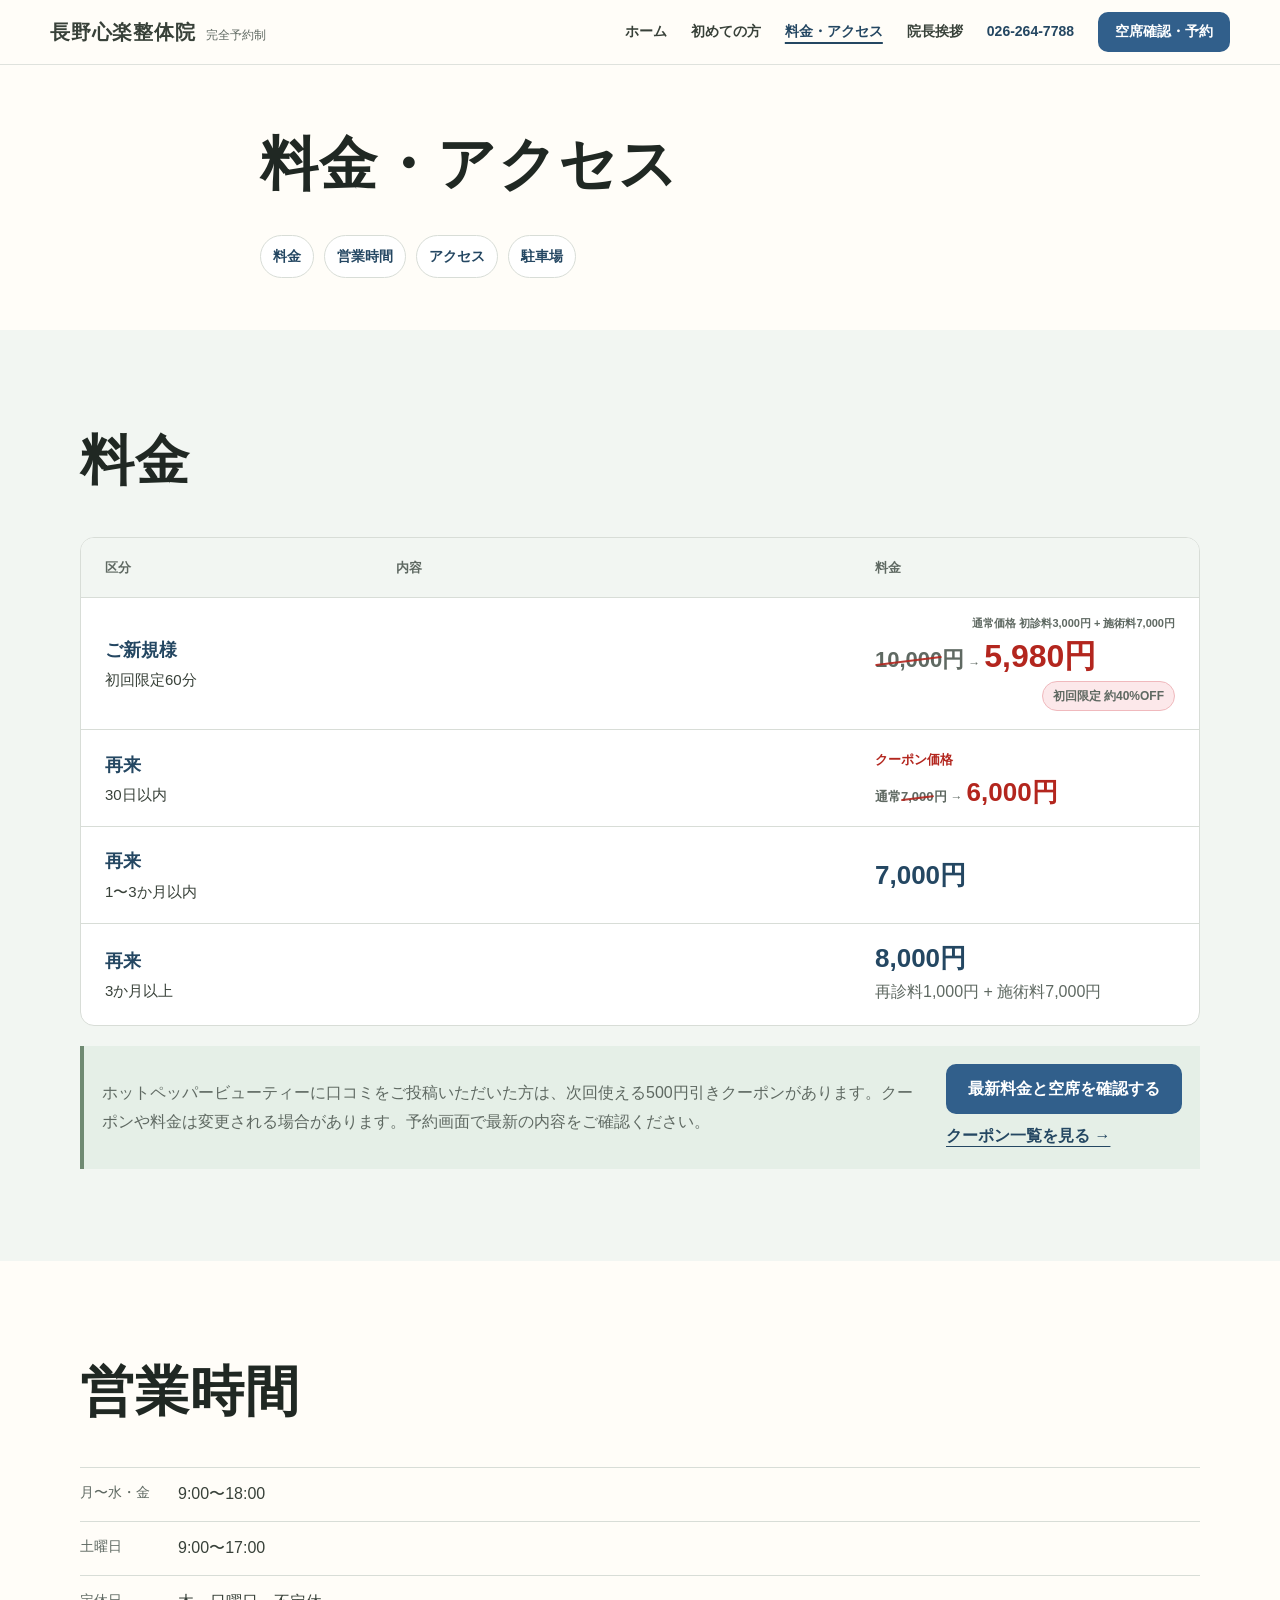
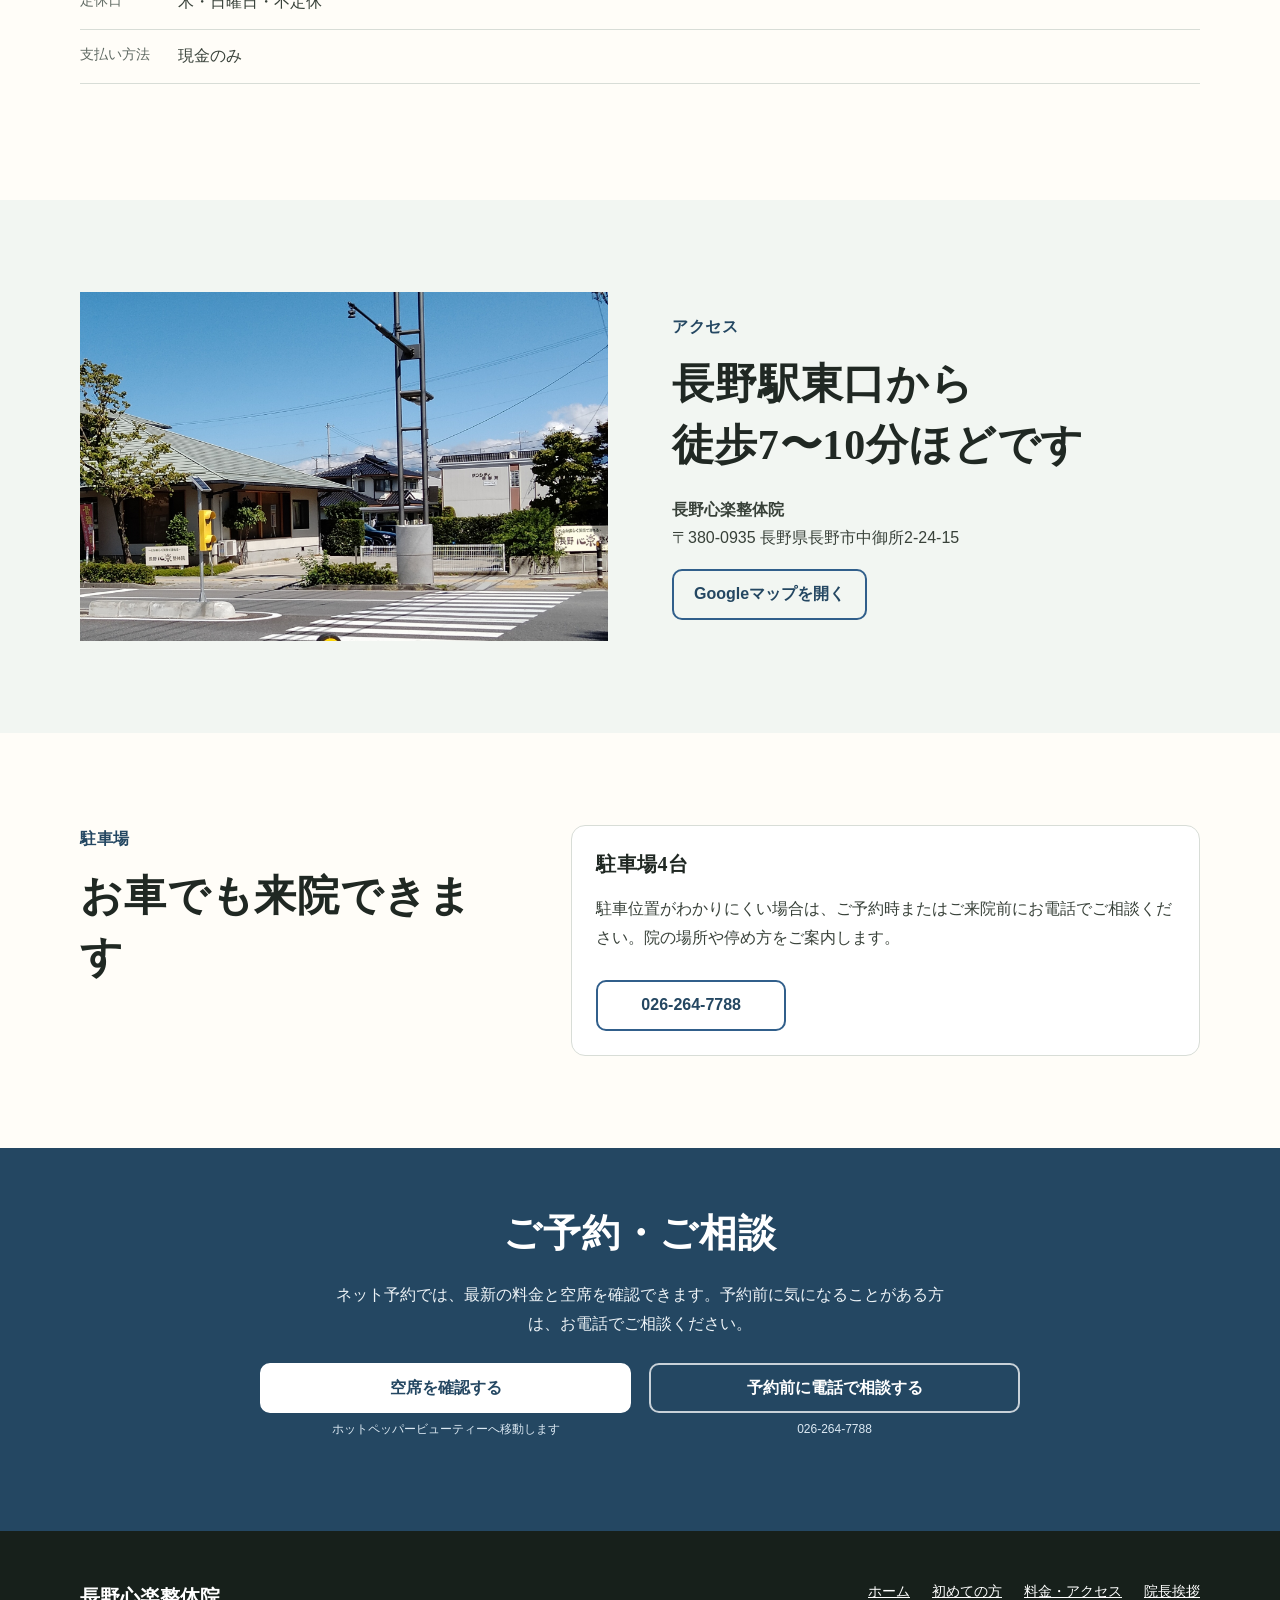
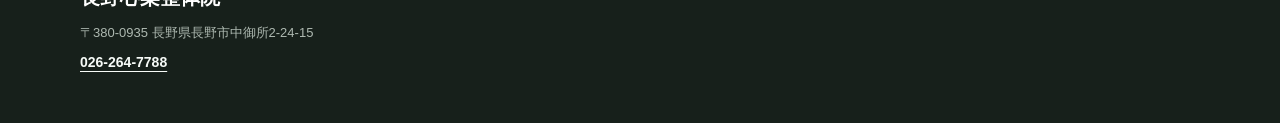
==== access.html @ 83bae65b "Add files via upload" ====
﻿<!doctype html>
<html lang="ja">
<head>
  <meta charset="utf-8">
  <meta name="viewport" content="width=device-width, initial-scale=1">
  <title>料金・アクセス｜長野心楽整体院</title>
  <meta name="description" content="長野心楽整体院の料金、営業時間、定休日、アクセス、駐車場をまとめています。長野駅東口から徒歩約7〜10分、駐車場4台。最新料金と空席はホットペッパービューティーで確認できます。">
  <link rel="stylesheet" href="assets/css/site.css?v=20260623brand1">
  <meta name="robots" content="noindex, nofollow">
</head>
<body>
  <a class="skip-link" href="#main">本文へ移動</a>

  <header class="site-header">
    <div class="header-inner">
      <a class="brand" href="index.html" aria-label="長野心楽整体院 ホーム">
        <span class="brand-name">長野心楽整体院</span>
        <span class="brand-note">完全予約制</span>
      </a>

      <nav class="desktop-nav" aria-label="メインナビゲーション">
        <a href="index.html">ホーム</a>
        <a href="annai.html">初めての方</a>
        <a href="access.html" aria-current="page">料金・アクセス</a>
        <a href="policy.html">院長挨拶</a>
        <a class="header-phone" href="tel:0262647788">026-264-7788</a>
        <a class="button button-small" href="https://beauty.hotpepper.jp/CSP/kr/reserve/?storeId=H000488966" target="_blank" rel="noopener noreferrer">空席確認・予約</a>
      </nav>

      <details class="mobile-menu">
        <summary>メニュー</summary>
        <nav aria-label="モバイルナビゲーション">
          <a href="index.html">ホーム</a>
          <a href="annai.html">初めての方</a>
          <a href="access.html" aria-current="page">料金・アクセス</a>
          <a href="policy.html">院長挨拶</a>
        </nav>
      </details>
    </div>
  </header>

  <main id="main">
    <section class="page-title access-title">
      <div class="container narrow">
        <h1>料金・アクセス</h1>
        <nav class="anchor-nav" aria-label="ページ内ナビゲーション">
          <a href="#price">料金</a>
          <a href="#hours">営業時間</a>
          <a href="#route">アクセス</a>
          <a href="#parking">駐車場</a>
        </nav>
      </div>
    </section>

    <section class="section wash" id="price" aria-labelledby="price-title">
      <div class="container">
        <div class="section-heading access-section-heading">
          <h2 id="price-title">料金</h2>
        </div>

        <div class="price-table" role="table" aria-label="料金表">
          <div class="price-row price-row-head" role="row">
            <span role="columnheader">区分</span>
            <span role="columnheader">内容</span>
            <span role="columnheader">料金</span>
          </div>
          <div class="price-row price-row-offer" role="row">
            <div class="price-plan-cell" role="cell"><strong>ご新規様</strong><span>初回限定60分</span></div>
            <div class="price-row-spacer" role="cell" aria-hidden="true"></div>
            <div class="price-cell price-cell-offer" role="cell">
              <span class="table-regular-label">通常価格 初診料3,000円 + 施術料7,000円</span>
              <div class="offer-price-line">
                <span class="table-regular-price"><span class="regular-number">10,000</span>円</span>
                <span class="offer-price-arrow" aria-hidden="true">→</span>
                <strong class="sale-price-table">5,980円</strong>
              </div>
              <span class="discount-badge price-table-badge">初回限定 約40%OFF</span>
            </div>
          </div>
          <div class="price-row price-row-coupon" role="row">
            <div class="price-plan-cell" role="cell"><strong>再来</strong><span>30日以内</span></div>
            <div class="price-row-spacer" role="cell" aria-hidden="true"></div>
            <div class="price-cell" role="cell">
              <small>クーポン価格</small>
              <div class="coupon-price-line">
                <span class="coupon-regular-price">通常<span class="regular-number">7,000</span>円</span>
                <span class="offer-price-arrow" aria-hidden="true">→</span>
                <strong class="coupon-price">6,000円</strong>
              </div>
            </div>
          </div>
          <div class="price-row" role="row">
            <div class="price-plan-cell" role="cell"><strong>再来</strong><span>1〜3か月以内</span></div>
            <div class="price-row-spacer" role="cell" aria-hidden="true"></div>
            <div class="price-cell" role="cell"><strong>7,000円</strong></div>
          </div>
          <div class="price-row" role="row">
            <div class="price-plan-cell" role="cell"><strong>再来</strong><span>3か月以上</span></div>
            <div class="price-row-spacer" role="cell" aria-hidden="true"></div>
            <div class="price-cell" role="cell"><strong>8,000円</strong><span>再診料1,000円 + 施術料7,000円</span></div>
          </div>
        </div>

        <div class="price-note">
          <p>ホットペッパービューティーに口コミをご投稿いただいた方は、次回使える500円引きクーポンがあります。クーポンや料金は変更される場合があります。予約画面で最新の内容をご確認ください。</p>
          <div class="inline-actions">
            <a class="button" href="https://beauty.hotpepper.jp/CSP/kr/reserve/?storeId=H000488966" target="_blank" rel="noopener noreferrer">最新料金と空席を確認する</a>
            <a class="text-link" href="https://beauty.hotpepper.jp/kr/slnH000488966/coupon/" target="_blank" rel="noopener noreferrer">クーポン一覧を見る</a>
          </div>
        </div>
      </div>
    </section>

    <section class="section" id="hours" aria-labelledby="hours-title">
      <div class="container">
        <div class="section-heading access-section-heading">
          <h2 id="hours-title">営業時間</h2>
        </div>
        <dl class="business-list detail-list">
          <div><dt>月〜水・金</dt><dd>9:00〜18:00</dd></div>
          <div><dt>土曜日</dt><dd>9:00〜17:00</dd></div>
          <div><dt>定休日</dt><dd>木・日曜日・不定休</dd></div>
          <div><dt>支払い方法</dt><dd>現金のみ</dd></div>
        </dl>
      </div>
    </section>

    <section class="section wash access-page" id="route" aria-labelledby="route-title">
      <div class="container access-grid">
        <figure>
          <img src="assets/images/clinic-exterior.jpg" width="1752" height="1159" loading="lazy" alt="交差点から見た長野心楽整体院の建物と看板">
        </figure>
        <div>
          <p class="eyebrow">アクセス</p>
          <h2 id="route-title">長野駅東口から<br>徒歩7〜10分ほどです</h2>
          <p><strong>長野心楽整体院</strong><br>〒380-0935 長野県長野市中御所2-24-15</p>
          <div class="inline-actions">
            <a class="button button-outline" href="https://www.google.com/maps/search/?api=1&query=%E9%95%B7%E9%87%8E%E7%9C%8C%E9%95%B7%E9%87%8E%E5%B8%82%E4%B8%AD%E5%BE%A1%E6%89%802-24-15%20%E9%95%B7%E9%87%8E%E5%BF%83%E6%A5%BD%E6%95%B4%E4%BD%93%E9%99%A2" target="_blank" rel="noopener noreferrer">Googleマップを開く</a>
          </div>
        </div>
      </div>

    </section>

    <section class="section" id="parking" aria-labelledby="parking-title">
      <div class="container split-heading">
        <div>
          <p class="eyebrow">駐車場</p>
          <h2 id="parking-title">お車でも来院できます</h2>
        </div>
        <div class="info-panel">
          <h3>駐車場4台</h3>
          <p>駐車位置がわかりにくい場合は、ご予約時またはご来院前にお電話でご相談ください。院の場所や停め方をご案内します。</p>
          <a class="button button-outline phone-button" href="tel:0262647788">026-264-7788</a>
        </div>
      </div>
    </section>

    <section class="final-cta compact-final-cta" aria-labelledby="final-cta-title">
      <div class="container narrow">
        <h2 class="compact-final-title" id="final-cta-title">ご予約・ご相談</h2>
        <p>ネット予約では、最新の料金と空席を確認できます。予約前に気になることがある方は、お電話でご相談ください。</p>
        <div class="final-actions">
          <div><a class="button button-light" href="https://beauty.hotpepper.jp/CSP/kr/reserve/?storeId=H000488966" target="_blank" rel="noopener noreferrer">空席を確認する</a><span>ホットペッパービューティーへ移動します</span></div>
          <div><a class="button button-ghost" href="tel:0262647788">予約前に電話で相談する</a><span>026-264-7788</span></div>
        </div>
      </div>
    </section>
  </main>

  <footer class="site-footer" id="footer">
    <div class="container footer-grid">
      <div><strong>長野心楽整体院</strong><p>〒380-0935 長野県長野市中御所2-24-15</p><p><a class="footer-phone" href="tel:0262647788">026-264-7788</a></p></div>
      <nav aria-label="フッターナビゲーション">
        <a href="index.html">ホーム</a>
        <a href="annai.html">初めての方</a>
        <a href="access.html">料金・アクセス</a>
        <a href="policy.html">院長挨拶</a>
      </nav>
    </div>
  </footer>

  <nav class="mobile-booking-bar" aria-label="予約と電話">
    <div class="mobile-booking-offer" aria-label="初回限定価格">
      <span class="mobile-offer-badge">初回限定 約40%OFF</span>
      <span class="mobile-offer-price">通常<span class="regular-number">10,000</span>円 → <strong>5,980円</strong></span>
    </div>
    <a class="mobile-call" href="tel:0262647788">電話で相談</a>
    <a class="mobile-book" href="https://beauty.hotpepper.jp/CSP/kr/reserve/?storeId=H000488966" target="_blank" rel="noopener noreferrer">空席確認・予約</a>
  </nav>
</body>
</html>
---- assets/css/site.css ----
:root {
  --ink: #202823;
  --body-text: #384139;
  --muted: #5f6962;
  --paper: #fffdf8;
  --white: #ffffff;
  --wash: #f2f6f2;
  --clinic-blue: #315f8b;
  --clinic-blue-dark: #244762;
  --lamp: #d88b39;
  --wood: #75513f;
  --offer-red: #b3261e;
  --offer-red-dark: #861a22;
  --offer-pink: #fce8ea;
  --line: #d8ddd7;
  --safe: #e5efe7;
  --shadow: 0 14px 40px rgba(32, 40, 35, 0.1);
  --radius: 16px;
  --font-display: "Yu Mincho", "Hiragino Mincho ProN", "Hiragino Mincho Pro", serif;
  --font-body: "BIZ UDPGothic", "Yu Gothic", "Hiragino Kaku Gothic ProN", sans-serif;
}

* { box-sizing: border-box; }
html { scroll-behavior: smooth; }
[id] { scroll-margin-top: 86px; }
body {
  margin: 0;
  color: var(--body-text);
  background: var(--paper);
  font-family: var(--font-body);
  font-size: 16px;
  line-height: 1.8;
  text-rendering: optimizeLegibility;
}
img { display: block; max-width: 100%; height: auto; }
a { color: inherit; }
button, summary, a { -webkit-tap-highlight-color: transparent; }
a:focus-visible, summary:focus-visible { outline: 3px solid var(--lamp); outline-offset: 4px; }
.skip-link { position: fixed; z-index: 100; top: 8px; left: 8px; padding: 8px 14px; transform: translateY(-150%); background: var(--ink); color: white; }
.skip-link:focus { transform: translateY(0); }

.container { width: min(1120px, calc(100% - 40px)); margin-inline: auto; }
.narrow { width: min(760px, calc(100% - 40px)); }
.section { padding: 72px 0; }
.section-compact { padding: 28px 0 44px; }
.wash { background: var(--wash); }

.site-header { position: sticky; top: 0; z-index: 50; background: rgba(255, 253, 248, 0.96); border-bottom: 1px solid rgba(216, 221, 215, 0.8); backdrop-filter: blur(10px); }
.header-inner { width: min(1180px, calc(100% - 32px)); min-height: 64px; margin-inline: auto; display: flex; align-items: center; justify-content: space-between; gap: 24px; }
.brand { display: inline-flex; align-items: baseline; gap: 10px; text-decoration: none; }
.brand-name { font-family: var(--font-display); font-weight: 700; font-size: 20px; letter-spacing: 0.04em; }
.brand-note { color: var(--muted); font-size: 12px; }
.desktop-nav { display: none; align-items: center; gap: 24px; }
.desktop-nav > a:not(.button) { text-decoration: none; font-size: 14px; font-weight: 700; }
.desktop-nav > a[aria-current="page"] { color: var(--clinic-blue-dark); text-decoration: underline; text-decoration-thickness: 2px; text-underline-offset: 6px; }
.header-phone { color: var(--clinic-blue-dark); font-variant-numeric: tabular-nums; }
.mobile-menu { position: relative; }
.mobile-menu summary { list-style: none; cursor: pointer; color: var(--clinic-blue-dark); font-size: 14px; font-weight: 700; border: 1px solid var(--line); border-radius: 8px; padding: 8px 12px; }
.mobile-menu summary::-webkit-details-marker { display: none; }
.mobile-menu nav { position: absolute; right: 0; top: calc(100% + 10px); width: min(280px, calc(100vw - 32px)); padding: 10px; background: var(--white); border: 1px solid var(--line); border-radius: 12px; box-shadow: var(--shadow); }
.mobile-menu nav a { display: block; padding: 12px 10px; text-decoration: none; border-bottom: 1px solid var(--line); }
.mobile-menu nav a[aria-current="page"] { color: var(--clinic-blue-dark); background: var(--wash); border-radius: 8px; }
.mobile-menu nav a:last-child { border-bottom: 0; }

.hero-grid { display: grid; gap: 28px; }
.hero-cover-section { padding-top: 18px; }
.hero-cover-layout { display: grid; gap: 0; }
.hero-cover { margin: 0; overflow: hidden; border-radius: 18px; box-shadow: var(--shadow); background: white; }
.hero-cover img { width: 100%; height: auto; }
.hero-actions { display: grid; gap: 8px; }
.hero-visual { margin: 0; overflow: hidden; border-radius: 22px; box-shadow: var(--shadow); }
.hero-visual img { width: 100%; height: clamp(190px, 56vw, 300px); object-fit: cover; object-position: 64% 48%; }
.eyebrow { margin: 0 0 12px; color: var(--clinic-blue-dark); font-size: 16px; font-weight: 800; letter-spacing: 0.04em; }
h1, h2, h3 { margin-top: 0; color: var(--ink); font-family: var(--font-display); line-height: 1.45; letter-spacing: 0.02em; }
h1 { margin-bottom: 20px; font-size: clamp(31px, 8.2vw, 46px); font-weight: 700; }
.headline-line { display: block; }
.headline-emphasis { color: var(--clinic-blue-dark); }
h2 { margin-bottom: 20px; font-size: clamp(30px, 7.6vw, 42px); }
h3 { font-size: 20px; }
.hero-lead { margin: 0; color: #374039; font-size: 17px; }
.page-title { padding: 58px 0 52px; background: var(--paper); }
.page-title p:last-child { margin: 0; color: var(--muted); font-size: 17px; }
.page-title-photo { margin: 26px 0 0; overflow: hidden; border-radius: 16px; background: var(--white); box-shadow: var(--shadow); }
.page-title-photo img { width: 100%; aspect-ratio: 4 / 3; object-fit: cover; object-position: center; }
.profile-hero { padding-bottom: 62px; }
.profile-hero-grid { display: grid; gap: 32px; align-items: center; }
.profile-main-title { margin-bottom: 20px; font-size: clamp(42px, 12vw, 58px); }
.profile-hero .profile-main-title { margin-bottom: 0; }
.profile-hero figure { margin: 0; max-width: 420px; }
.profile-hero figure img { width: 100%; border-radius: 20px; box-shadow: var(--shadow); object-fit: cover; object-position: center top; }
.profile-greeting-photo { width: min(100%, 340px); justify-self: center; }
.profile-hero .profile-greeting-photo img { width: 100%; height: auto; aspect-ratio: 1 / 1; object-fit: cover; object-position: center center; }
.access-title h1 { margin-bottom: 0; font-size: clamp(40px, 11vw, 58px); }
.access-section-heading { margin-bottom: 24px; }
.access-section-heading h2 { margin-bottom: 0; font-size: clamp(38px, 10vw, 54px); }
.action-group { margin-top: 26px; display: grid; gap: 8px; }
.button { min-height: 50px; display: inline-flex; align-items: center; justify-content: center; padding: 12px 20px; border: 2px solid var(--clinic-blue); border-radius: 10px; background: var(--clinic-blue); color: white; font-weight: 700; line-height: 1.4; text-align: center; text-decoration: none; transition: background-color .2s ease, border-color .2s ease, transform .2s ease; }
.button:hover { background: var(--clinic-blue-dark); border-color: var(--clinic-blue-dark); transform: translateY(-1px); }
.button-small { min-height: 40px; padding: 8px 15px; font-size: 14px; }
.button-outline { background: transparent; color: var(--clinic-blue-dark); }
.button-outline:hover { color: white; }
.button-light { background: white; border-color: white; color: var(--clinic-blue-dark); }
.button-light:hover { background: var(--paper); border-color: var(--paper); color: var(--clinic-blue-dark); }
.button-ghost { background: transparent; border-color: rgba(255,255,255,.75); color: white; }
.button-ghost:hover { background: rgba(255,255,255,.1); border-color: white; }
.text-link { color: var(--clinic-blue-dark); font-weight: 700; text-underline-offset: 5px; text-decoration-thickness: 1px; }
.text-link::after { content: " →"; }
.action-note, .microcopy { color: var(--muted); font-size: 12px; line-height: 1.6; }
.microcopy { margin: 12px 0 0; }
.anchor-nav { margin-top: 28px; display: flex; flex-wrap: wrap; gap: 10px; }
.anchor-nav a { padding: 8px 12px; border: 1px solid var(--line); border-radius: 999px; background: var(--white); color: var(--clinic-blue-dark); font-size: 14px; font-weight: 700; text-decoration: none; }

.fact-strip { border-block: 1px solid var(--line); background: var(--white); }
.fact-grid { display: grid; grid-template-columns: 1fr 1fr; }
.fact-grid div { min-height: 116px; display: flex; flex-direction: column; justify-content: center; padding: 18px 12px; border-bottom: 1px solid var(--line); }
.fact-grid div:nth-child(odd) { border-right: 1px solid var(--line); }
.fact-grid div:nth-last-child(-n+2) { border-bottom: 0; }
.fact-grid strong { color: var(--clinic-blue-dark); font-size: 16px; }
.fact-grid span { margin-top: 3px; color: var(--muted); font-size: 12px; line-height: 1.5; }

.section-heading { margin-bottom: 36px; }
.section-heading-tight { margin-bottom: 24px; }
.section-heading > p:last-child { max-width: 720px; color: var(--muted); }
.principles .section-heading > p { max-width: 720px; color: var(--body-text); }
.policy-list { display: grid; gap: 18px; }
.policy-list article { padding-bottom: 18px; border-bottom: 1px solid var(--line); }
.policy-list article:last-child { padding-bottom: 0; border-bottom: 0; }
.policy-list h3 { margin-bottom: 6px; }
.policy-list p { margin: 0; color: var(--body-text); }
.greeting-copy p,
.story-copy p { color: var(--body-text); }
.greeting-copy p:first-child,
.story-copy p:first-child { margin-top: 0; }
.profile-greeting-section { padding-top: 24px; }
.profile-greeting-section .split-heading { grid-template-columns: 1fr; gap: 0; }
.profile-greeting-copy { max-width: 760px; }
.profile-greeting-copy p:first-child { color: var(--ink); font-family: var(--font-display); font-size: clamp(24px, 6.6vw, 32px); line-height: 1.65; }
.policy-section-title { margin-bottom: 18px; font-size: clamp(31px, 7.8vw, 42px); }
.policy-name-photo { width: 100%; margin: 0; }
.policy-name-photo img { width: 100%; aspect-ratio: 4 / 3; object-fit: cover; object-position: center 58%; border-radius: 14px; box-shadow: var(--shadow); }
.page-label-title { margin-bottom: 18px; font-size: clamp(40px, 11vw, 56px); }
.section-label-title { margin-bottom: 22px; color: var(--ink); font-size: clamp(31px, 7.8vw, 42px); }
.split-heading .section-label-title { margin-bottom: 0; }
.section-lead { margin: -8px 0 0; color: var(--muted); font-size: 16px; line-height: 1.75; }
.signature { margin-top: 28px; color: var(--ink); }
.signature strong { font-size: 22px; }
.profile-block figure { overflow: hidden; border-radius: 18px; box-shadow: var(--shadow); }
.profile-block figure img { width: 100%; aspect-ratio: 4 / 3; object-fit: cover; object-position: center; }
.profile-facts { margin: 24px 0 0; border-top: 1px solid var(--line); }
.profile-facts div { display: grid; gap: 4px; padding: 14px 0; border-bottom: 1px solid var(--line); }
.profile-facts dt { color: var(--muted); font-size: 13px; font-weight: 700; }
.profile-facts dd { margin: 0; }
.message-band { padding: 54px 0; background: var(--clinic-blue-dark); color: white; text-align: center; }
.message-band .eyebrow { color: #dce9f3; }
.message-band p:last-child { margin: 0; font-family: var(--font-display); font-size: clamp(24px, 7vw, 38px); line-height: 1.55; }
.with-lamps { position: relative; padding-top: 32px; }
.lamp-dots { position: absolute; top: -4px; left: 2px; display: flex; align-items: flex-start; gap: 7px; height: 32px; }
.lamp-dots i { display: block; width: 8px; height: 8px; border-radius: 50%; background: var(--lamp); box-shadow: 0 -12px 0 -3px var(--wood); }
.lamp-dots i:nth-child(2) { margin-top: 8px; }
.lamp-dots i:nth-child(3) { margin-top: 16px; }
.principle-grid { display: grid; gap: 24px; }
.principle-grid article { position: relative; padding-top: 22px; border-top: 1px solid var(--line); }
.principle-marker { position: absolute; top: -5px; left: 0; width: 10px; height: 10px; border: 2px solid var(--paper); border-radius: 50%; background: var(--lamp); }
.principle-photo { margin: 0 0 18px; overflow: hidden; border-radius: 14px; box-shadow: 0 10px 28px rgba(32, 40, 35, 0.08); }
.principle-photo img { width: 100%; aspect-ratio: 4 / 3; object-fit: cover; object-position: center; }
.principle-grid p { color: var(--body-text); }
.section-action { margin: 32px 0 0; }

.concern-illustration { margin: -8px auto 22px; overflow: hidden; max-width: 520px; border-radius: 16px; box-shadow: 0 12px 32px rgba(32, 40, 35, 0.08); background: white; }
.concern-illustration img { width: 100%; height: auto; }
.concern-list { margin: 0 0 36px; padding: 0; list-style: none; display: grid; gap: 10px; }
.concern-list li { position: relative; padding: 13px 12px 13px 42px; background: white; border: 1px solid var(--line); border-radius: 10px; }
.concern-list li::before { content: ""; position: absolute; left: 16px; top: 21px; width: 12px; height: 7px; border-left: 2px solid var(--clinic-blue); border-bottom: 2px solid var(--clinic-blue); transform: rotate(-45deg); }
.recommend-grid { display: grid; gap: 32px; align-items: center; }
.recommend-grid figure { margin: 0; overflow: hidden; border-radius: 16px; box-shadow: var(--shadow); }
.recommend-grid figure img { width: 100%; aspect-ratio: 4 / 3; object-fit: cover; object-position: center; }
.recommend-list { margin: 26px 0 0; padding: 0; list-style: none; display: grid; gap: 10px; }
.recommend-list li { position: relative; padding: 13px 12px 13px 42px; border: 1px solid var(--line); border-radius: 10px; background: var(--white); }
.recommend-list li::before { content: ""; position: absolute; left: 16px; top: 21px; width: 12px; height: 7px; border-left: 2px solid var(--clinic-blue); border-bottom: 2px solid var(--clinic-blue); transform: rotate(-45deg); }
.safety-note { margin: 0 0 48px; padding: 20px; border-left: 4px solid #6f8a72; background: var(--safe); }
.safety-note p { margin: 6px 0 0; color: var(--muted); }
.flow-summary { padding: 22px 20px; border: 1px solid var(--line); border-radius: 12px; background: var(--white); }
.flow-summary p { margin: 0; color: var(--body-text); }
.subsection-title { margin: 0 0 24px; font-size: 24px; }
.flow-summary .subsection-title { margin-bottom: 8px; }
.flow-cards { margin: 0; padding: 0; list-style: none; display: grid; gap: 18px; }
.flow-cards li { display: grid; gap: 0; overflow: hidden; border: 1px solid var(--line); border-radius: 14px; background: var(--white); box-shadow: 0 10px 28px rgba(32, 40, 35, 0.06); }
.flow-cards figure { margin: 0; background: var(--wash); }
.flow-cards img { width: 100%; aspect-ratio: 16 / 10; object-fit: cover; object-position: center; }
.flow-cards div { padding: 20px; }
.flow-cards span { width: 38px; height: 38px; margin-bottom: 12px; display: grid; place-items: center; border-radius: 50%; background: var(--clinic-blue); color: white; font-weight: 700; font-variant-numeric: tabular-nums; }
.flow-cards h3 { margin-bottom: 6px; font-size: 21px; }
.flow-cards p { margin: 0; color: var(--body-text); }
.reservation-boxes { display: grid; gap: 16px; }
.reservation-boxes article { padding: 22px; border: 1px solid var(--line); border-radius: 14px; background: var(--white); }
.reservation-boxes h3 { margin-bottom: 6px; }
.reservation-boxes p { color: var(--body-text); }
.reservation-boxes .button { margin-top: 12px; }
.reservation-boxes .text-link { display: inline-block; margin-top: 12px; }
.phone-button { min-width: 190px; font-variant-numeric: tabular-nums; }
.notice-list { margin: 0; padding: 0; list-style: none; display: grid; gap: 10px; counter-reset: notice; }
.notice-list-section .section-heading { margin-bottom: 24px; }
.notice-list-section h2:not(.section-label-title) { color: #374039; font-size: clamp(24px, 6vw, 32px); }
.notice-list li { position: relative; padding: 14px 16px 14px 48px; border-left: 3px solid #b6c8b9; background: rgba(255, 255, 255, 0.68); color: var(--muted); font-size: 15px; line-height: 1.75; box-shadow: none; }
.notice-list li::before { counter-increment: notice; content: counter(notice); position: absolute; left: 16px; top: 16px; width: 22px; height: 22px; display: grid; place-items: center; border-radius: 50%; background: #edf4ee; color: #5d7461; font-size: 12px; font-weight: 700; }
.notice-list + * { margin-top: 0; }

.price-panel { display: grid; gap: 28px; padding-block: 36px; border-block: 1px solid var(--line); }
.price-panel h2 { margin-bottom: 6px; }
.price-duration { margin: 0; color: var(--muted); }
.price-block { display: flex; flex-direction: column; align-items: flex-start; gap: 4px; }
.price-label, .table-regular-label { color: var(--muted); font-size: 13px; font-weight: 700; }
.regular-price { color: var(--muted); text-decoration: line-through; }
.regular-price-large { display: inline-flex; align-items: baseline; width: max-content; color: var(--clinic-blue-dark); font-size: clamp(32px, 9vw, 46px); line-height: 1.12; font-weight: 700; text-decoration: none; font-variant-numeric: tabular-nums; }
.regular-number { position: relative; display: inline-block; }
.regular-number::after { content: ""; position: absolute; left: 0; right: 0; top: 54%; height: 3px; border-radius: 999px; background: rgba(179, 38, 30, 0.9); transform: translateY(-50%) rotate(-7deg); transform-origin: center; }
.regular-price-large small { font-size: 15px; }
.price-breakdown { color: var(--muted); font-size: 13px; }
.discount-badge { display: inline-flex; align-items: center; min-height: 30px; margin-top: 8px; padding: 3px 10px; border: 1px solid #f0b9bd; border-radius: 999px; background: var(--offer-pink); color: var(--offer-red-dark); font-size: 14px; font-weight: 800; line-height: 1.4; }
.price-block strong { color: var(--clinic-blue-dark); font-size: clamp(42px, 12vw, 60px); line-height: 1.2; font-variant-numeric: tabular-nums; }
.price-block .sale-price { color: var(--offer-red); font-size: clamp(48px, 14vw, 68px); }
.price-block small { font-size: 16px; }
.price-block > span:last-child:not(.discount-badge) { color: var(--muted); font-size: 13px; }
.price-action { display: grid; gap: 10px; justify-items: start; }
.price-action .button { width: 100%; }
.price-action p { margin: 0; color: var(--muted); font-size: 13px; line-height: 1.7; }
.price-table { overflow: hidden; border: 1px solid var(--line); border-radius: 14px; background: var(--white); }
.price-row { display: grid; grid-template-columns: 100px minmax(0, 1fr); gap: 8px 10px; align-items: center; padding: 14px 16px; border-top: 1px solid var(--line); }
.price-row:first-child { border-top: 0; }
.price-row-head { display: none; color: var(--muted); background: var(--wash); font-size: 13px; font-weight: 700; }
.price-row div { display: grid; gap: 4px; }
.price-row div:nth-child(2) { grid-column: 1 / -1; order: 3; }
.price-row div:last-child { justify-items: end; text-align: right; }
.price-row strong { color: var(--clinic-blue-dark); font-size: 18px; }
.price-row .price-plan-cell { align-self: center; gap: 2px; }
.price-row .price-plan-cell span { color: var(--body-text); font-size: 14px; line-height: 1.65; white-space: nowrap; }
.price-row .price-row-spacer { display: none; }
.price-row div:last-child strong { font-size: 26px; line-height: 1.25; font-variant-numeric: tabular-nums; }
.price-row span, .price-row small { color: var(--muted); }
.price-row .coupon-price, .price-row .sale-price-table { color: var(--offer-red); }
.price-row-coupon small { color: var(--offer-red); font-weight: 700; }
.coupon-price-line { display: flex !important; align-items: baseline; justify-content: flex-end; gap: 3px; white-space: nowrap; }
.coupon-regular-price { color: var(--muted); font-size: 13px; font-weight: 700; font-variant-numeric: tabular-nums; }
.coupon-price-line .regular-number::after { height: 1.5px; }
.price-row-coupon .coupon-price { font-size: 24px; }
.price-cell-offer { gap: 5px; align-content: center; }
.table-regular-label { width: 100%; max-width: 100%; justify-self: stretch; color: var(--muted); font-size: 11px; line-height: 1.45; text-align: right; overflow-wrap: anywhere; }
.offer-price-line { display: flex !important; align-items: baseline; justify-content: flex-end; gap: 3px; white-space: nowrap; }
.table-regular-price { display: inline-flex; align-items: baseline; width: max-content; color: var(--clinic-blue-dark); font-size: clamp(16px, 4.4vw, 22px); font-weight: 700; line-height: 1.15; text-decoration: none; font-variant-numeric: tabular-nums; }
.offer-price-line .regular-number::after { height: 2px; }
.offer-price-arrow { color: var(--muted); font-size: 12px; font-weight: 700; }
.price-table-badge { margin-top: 1px; justify-self: end; font-size: 12px; }
.price-row div:last-child .sale-price-table { font-size: clamp(24px, 6.4vw, 32px); }
.price-note { margin-top: 20px; padding: 18px; border-left: 4px solid #6f8a72; background: var(--safe); }
.price-note p { margin: 0 0 16px; color: var(--muted); }
.price-note .inline-actions { grid-template-columns: 1fr; gap: 8px; }
.price-note .microcopy { margin: -2px 0 2px; }
.detail-list { margin-top: 0; }
.info-panel { padding: 24px; border: 1px solid var(--line); border-radius: 14px; background: var(--white); }
.info-panel h3 { margin-bottom: 8px; }
.info-panel p { color: var(--body-text); }

.director-grid, .access-grid { display: grid; gap: 36px; align-items: center; }
.director figure, .access figure { margin: 0; }
.director figure { max-width: 420px; }
.director figure img { width: 100%; border-radius: 22px; object-fit: cover; object-position: center top; box-shadow: var(--shadow); }
.director .eyebrow { margin-bottom: 18px; color: var(--ink); font-family: var(--font-display); font-size: clamp(31px, 7.8vw, 42px); font-weight: 700; line-height: 1.45; letter-spacing: 0.02em; }
.director-name { display: flex; flex-wrap: wrap; align-items: baseline; gap: 8px 16px; }
.director-name strong { font-size: 22px; }
.director-name span { color: var(--muted); font-size: 14px; }
blockquote { max-width: 760px; margin: 28px 0; padding: 18px 0 18px 20px; border-left: 4px solid var(--lamp); color: #5f4638; font-family: var(--font-display); font-size: clamp(22px, 6vw, 30px); line-height: 1.65; }
blockquote span { display: block; }
.split-heading { display: grid; gap: 24px; }
.split-heading .button { margin-top: 12px; }
.access figure img { border-radius: 14px; box-shadow: var(--shadow); }
.access-page figure { margin: 0; }
.access-page .access-grid figure { width: min(100%, 620px); }
.business-list { margin: 24px 0; }
.business-list div { display: grid; grid-template-columns: 84px 1fr; gap: 14px; padding: 12px 0; border-top: 1px solid var(--line); }
.business-list div:last-child { border-bottom: 1px solid var(--line); }
.business-list dt { color: var(--muted); font-size: 14px; }
.business-list dd { margin: 0; }
.inline-actions { display: grid; gap: 14px; align-items: center; }

.faq-list { border-top: 1px solid var(--line); }
.faq-list details { border-bottom: 1px solid var(--line); }
.faq-list summary { position: relative; cursor: pointer; padding: 20px 44px 20px 0; font-weight: 700; list-style: none; }
.faq-list summary::-webkit-details-marker { display: none; }
.faq-list summary::after { content: "+"; position: absolute; right: 8px; top: 16px; color: var(--clinic-blue); font-size: 25px; font-weight: 400; }
.faq-list details[open] summary::after { content: "−"; }
.faq-list details p { margin: -4px 0 22px; color: var(--muted); }

.review-showcase { display: grid; gap: 24px; }
.review-showcase .section-heading { max-width: 720px; margin-bottom: 0; }
.review-photo { width: 100%; margin: 0; overflow: hidden; border-radius: 16px; background: var(--white); box-shadow: var(--shadow); }
.review-photo img { width: 100%; aspect-ratio: 4 / 3; object-fit: cover; object-position: center; }
.review-action { max-width: 720px; display: grid; gap: 12px; }
.review-action p { margin: 0; color: var(--muted); }
.review-action .button { justify-self: start; }
.review-action .microcopy { margin-top: 0; }

.final-cta { padding: 76px 0 90px; background: var(--clinic-blue-dark); color: white; text-align: center; }
.final-cta .eyebrow { color: #dce9f3; }
.final-cta p { color: #edf3f7; }
.compact-final-cta { padding-top: 58px; }
.compact-final-title { margin-bottom: 20px; color: white; font-size: clamp(29px, 7.4vw, 38px); }
.compact-final-cta p { max-width: 620px; margin: 0 auto; }
.compact-final-cta .final-actions { margin-top: 24px; }
.final-actions { margin-top: 30px; display: grid; gap: 18px; }
.final-actions > div { display: grid; gap: 6px; }
.final-actions span { color: #dce9f3; font-size: 12px; }
.site-footer { padding: 48px 0 220px; background: #17201b; color: #dce2dd; }
.footer-grid { display: grid; gap: 24px; }
.site-footer strong { color: white; font-family: var(--font-display); font-size: 20px; }
.site-footer p { margin: 6px 0 0; color: #aeb9b1; font-size: 13px; }
.footer-phone { color: #f7fbf8; font-size: 14px; font-weight: 700; font-variant-numeric: tabular-nums; text-underline-offset: 4px; }
.site-footer nav { display: flex; flex-wrap: wrap; gap: 12px 22px; }
.site-footer nav a { color: white; font-size: 14px; }
.footer-note { grid-column: 1 / -1; }

.mobile-booking-bar { position: fixed; z-index: 60; right: 0; bottom: 0; left: 0; display: grid; grid-template-columns: 34% 66%; grid-template-rows: auto 1fr; gap: 8px; min-height: calc(116px + env(safe-area-inset-bottom)); padding: 8px 10px calc(8px + env(safe-area-inset-bottom)); background: rgba(255, 253, 248, 0.98); box-shadow: 0 -10px 30px rgba(32,40,35,.18); }
.mobile-booking-offer { grid-column: 1 / -1; min-height: 40px; display: flex; align-items: center; justify-content: center; gap: 8px; padding: 6px 10px; border: 1px solid #f0b9bd; border-radius: 10px; background: #fff5f6; color: var(--ink); font-size: 13px; line-height: 1.3; text-align: center; }
.mobile-offer-badge { flex: 0 0 auto; padding: 3px 9px; border-radius: 999px; background: var(--offer-red); color: white; font-size: 14px; font-weight: 900; line-height: 1.25; box-shadow: 0 3px 8px rgba(179, 38, 30, 0.18); }
.mobile-offer-price { min-width: 0; color: var(--clinic-blue-dark); font-weight: 700; font-variant-numeric: tabular-nums; white-space: nowrap; }
.mobile-offer-price .regular-number { margin-inline: 2px; }
.mobile-offer-price .regular-number::after { height: 1.5px; top: 52%; background: rgba(179, 38, 30, 0.82); }
.mobile-offer-price strong { color: var(--offer-red); font-size: 17px; white-space: nowrap; }
.mobile-booking-bar a { display: grid; place-items: center; min-height: 52px; padding: 12px 8px; border-radius: 10px; color: white; font-size: 15px; font-weight: 800; line-height: 1.2; text-align: center; text-decoration: none; box-shadow: 0 6px 14px rgba(32,40,35,.18); }
.mobile-call { background: var(--wood); }
.mobile-book { background: var(--clinic-blue); }
.mobile-booking-bar a:active { transform: translateY(1px); box-shadow: 0 3px 8px rgba(32,40,35,.18); }

@media (min-width: 720px) {
  .section { padding: 92px 0; }
  .section-compact { padding: 48px 0 62px; }
  .hero-cover-section { padding-top: 34px; }
  .hero-cover-layout { width: min(1180px, calc(100% - 40px)); gap: 0; }
  .hero-cover { border-radius: 24px; }
  .hero-actions { max-width: 560px; margin-inline: auto; }
  .hero-grid { grid-template-columns: 1.05fr .95fr; align-items: center; gap: 54px; }
  .hero-visual { order: 2; border-radius: 24px; }
  .hero-copy { order: 1; }
  .hero-visual img { height: 520px; object-position: 62% center; }
  .fact-grid { grid-template-columns: repeat(4, 1fr); }
  .fact-grid div { min-height: 126px; border-right: 1px solid var(--line); border-bottom: 0; padding-inline: 20px; }
  .fact-grid div:last-child { border-right: 0; }
  .profile-hero-grid { grid-template-columns: 1.1fr .75fr; gap: 64px; }
  .profile-hero figure { justify-self: end; }
  .principle-grid { grid-template-columns: repeat(3, 1fr); gap: 36px; }
  .concern-list { grid-template-columns: 1fr 1fr; }
  .recommend-grid { grid-template-columns: 1fr .86fr; gap: 64px; }
  .flow-cards { grid-template-columns: repeat(2, 1fr); }
  .flow-cards li:first-child { grid-column: 1 / -1; grid-template-columns: .86fr 1fr; align-items: stretch; }
  .flow-cards li:first-child img { height: 100%; aspect-ratio: auto; }
  .price-panel { grid-template-columns: .9fr .8fr 1.15fr; align-items: center; }
  .price-row { grid-template-columns: .75fr 1.25fr .8fr; align-items: center; padding: 18px 24px; }
  .price-row-head { display: grid; }
  .price-row .price-plan-cell span { font-size: 15px; white-space: nowrap; }
  .price-row .price-row-spacer { display: block; }
  .price-row .price-cell { grid-column: 3; }
  .price-row div:nth-child(2) { grid-column: auto; order: 0; }
  .price-row div:last-child { justify-items: start; text-align: left; }
  .price-note { display: grid; grid-template-columns: 1fr auto; gap: 22px; align-items: center; }
  .price-note p { margin: 0; }
  .director-grid { grid-template-columns: minmax(280px, .75fr) 1.25fr; gap: 72px; }
  .split-heading { grid-template-columns: .8fr 1.2fr; gap: 72px; align-items: start; }
  .access-grid { grid-template-columns: 1fr 1fr; gap: 64px; }
  .inline-actions { grid-template-columns: auto 1fr; }
  .final-actions { grid-template-columns: 1fr 1fr; }
  .footer-grid { grid-template-columns: 1fr auto; align-items: start; }
}

@media (min-width: 960px) {
  .desktop-nav { display: flex; }
  .mobile-menu { display: none; }
  .mobile-booking-bar { display: none; }
  .site-footer { padding-bottom: 48px; }
}

@media (max-width: 719px) {
  body { padding-bottom: calc(116px + env(safe-area-inset-bottom)); }
  .section { padding: 56px 0; }
  .section-heading { margin-bottom: 28px; }
  .price-row-compact { grid-template-columns: minmax(0, 1fr) auto; align-items: center; }
  .price-row-compact div:first-child { grid-column: 1; grid-row: 1; align-self: end; }
  .price-row-compact div:nth-child(2) { grid-column: 1; grid-row: 2; order: 0; }
  .price-row-compact div:last-child { grid-column: 2; grid-row: 1 / span 2; align-self: center; }
  .principle-grid { gap: 20px; }
  .principle-grid article { padding-top: 18px; }
  .principle-photo { margin-bottom: 14px; }
  .principle-photo img { aspect-ratio: 16 / 9; }
  .concern-list { margin-bottom: 26px; }
  .safety-note { margin-bottom: 26px; padding: 18px; }
  .profile-hero .profile-greeting-photo { width: min(100%, 300px); }
  .profile-hero .profile-greeting-photo img { aspect-ratio: 1 / 1; }
  .profile-hero figure { width: min(100%, 320px); }
  .profile-hero figure img { aspect-ratio: 4 / 3; }
  .director figure img { aspect-ratio: 4 / 3; }
  .access figure img { aspect-ratio: 16 / 10; object-fit: cover; }
  .access-page .access-grid { width: calc(100% - 24px); }
  .access-page .access-grid figure { width: 100%; }
  .access-page .access-grid figure img { width: 100%; aspect-ratio: 4 / 3; border-radius: 14px; }
  blockquote { margin: 22px 0; padding-left: 16px; font-size: 20px; line-height: 1.7; }
}

@media (max-width: 360px) {
  .container, .narrow { width: min(100% - 32px, 1120px); }
  .header-inner { width: calc(100% - 24px); }
  .brand-note { display: none; }
  h1 { font-size: 27px; }
  .fact-grid strong { font-size: 14px; }
}

@media (prefers-reduced-motion: reduce) {
  html { scroll-behavior: auto; }
  *, *::before, *::after { transition: none !important; }
}
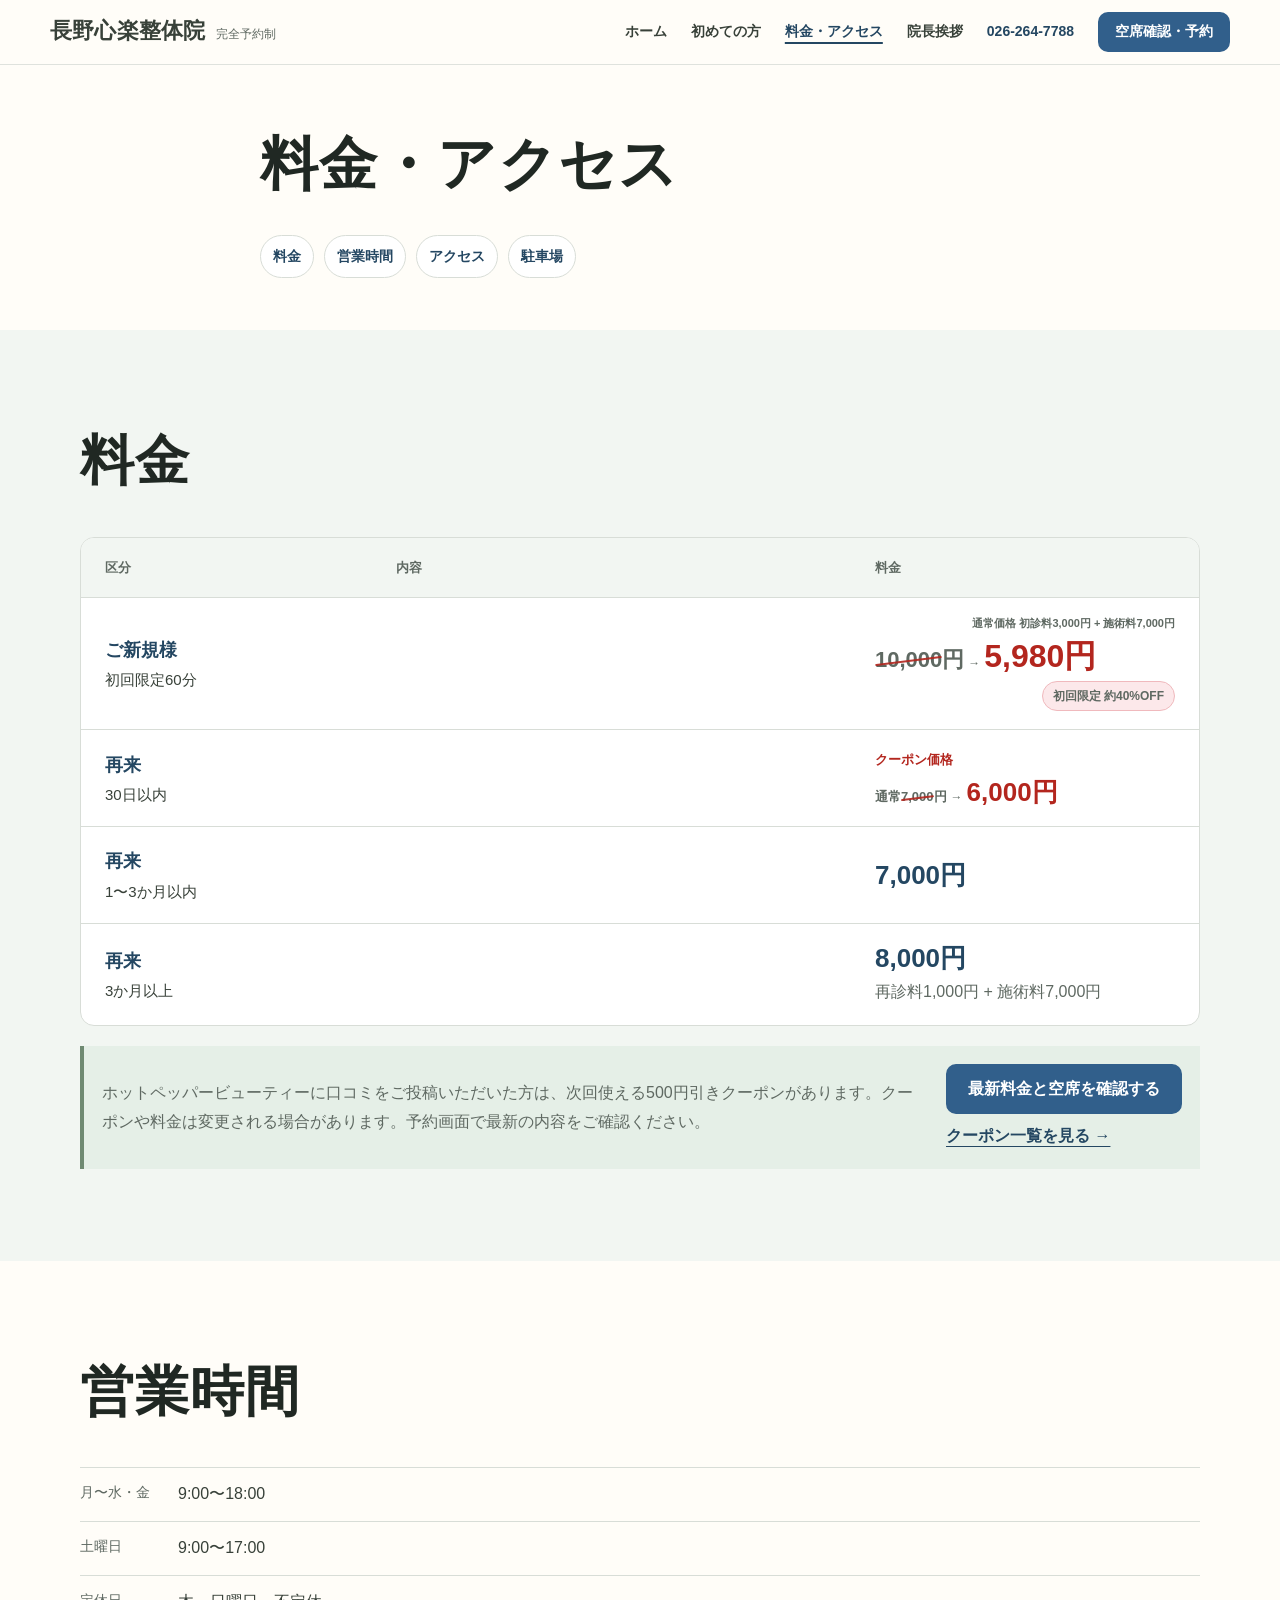
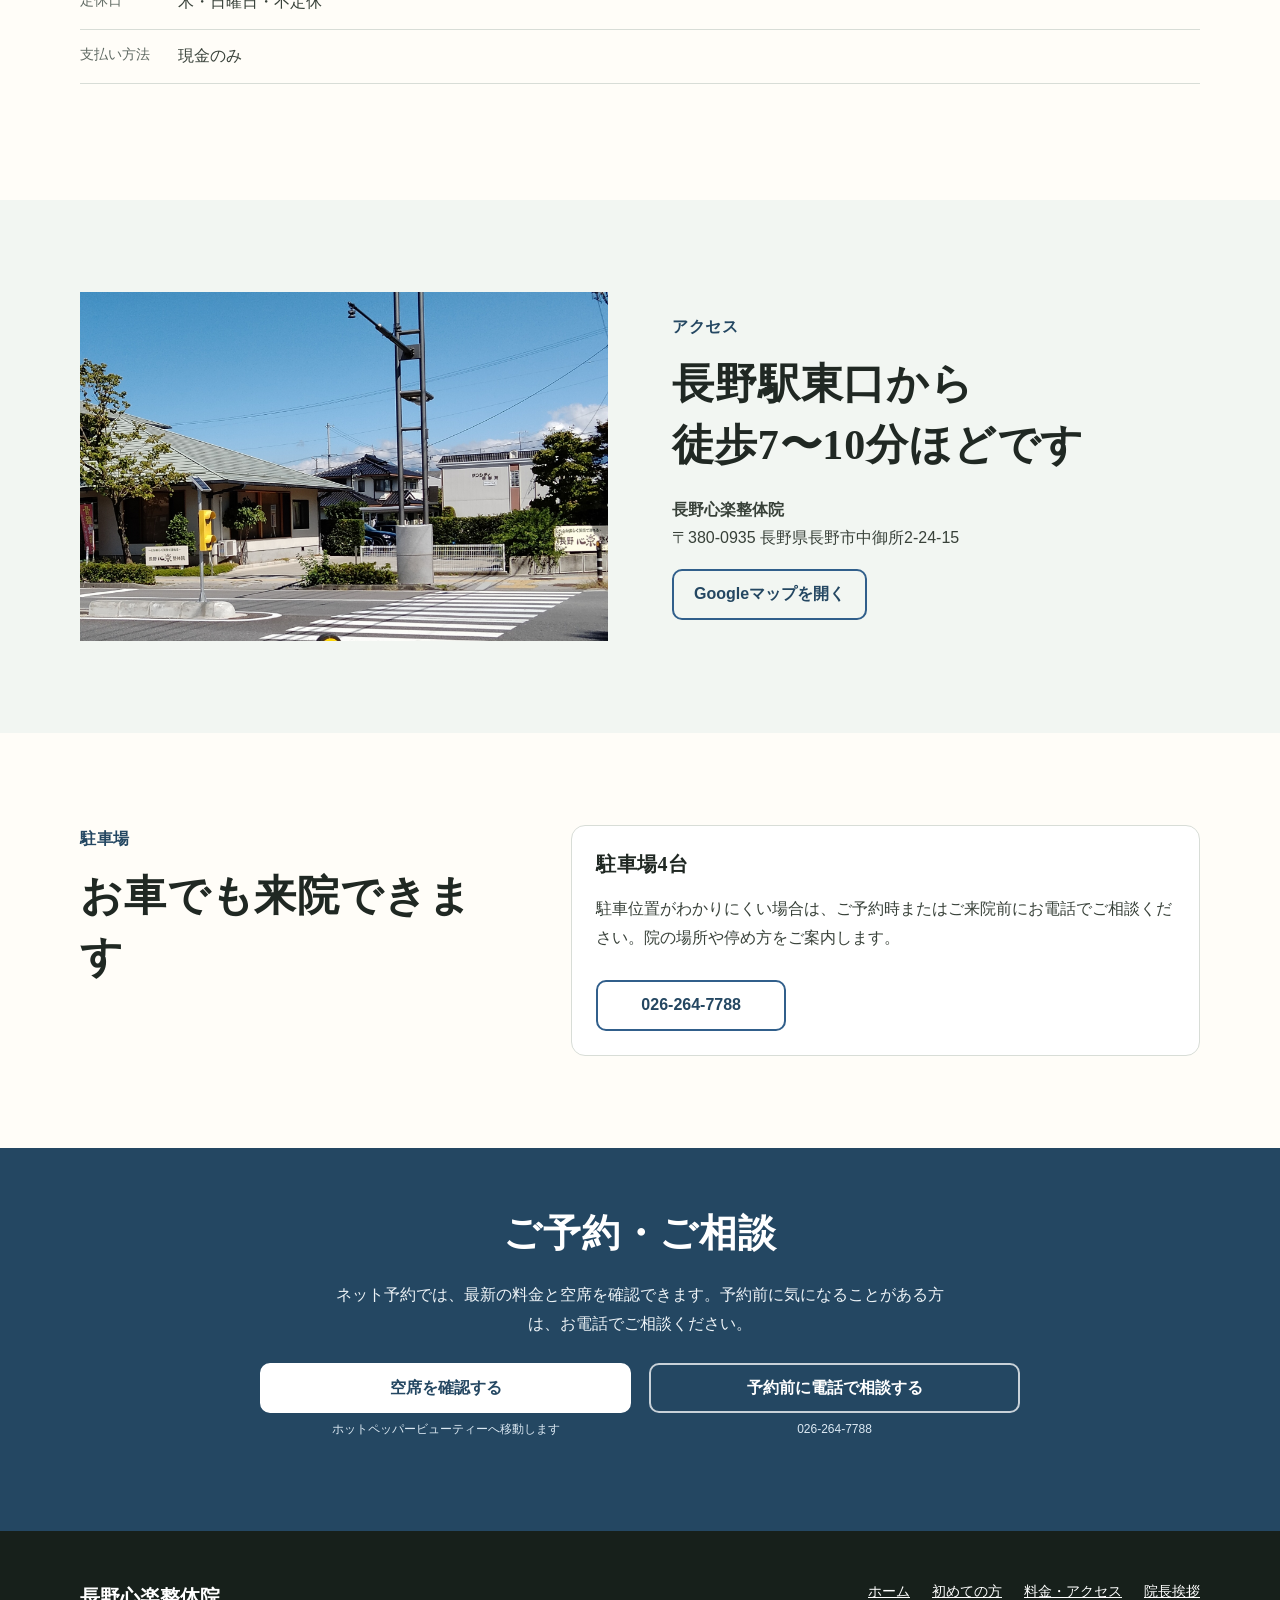
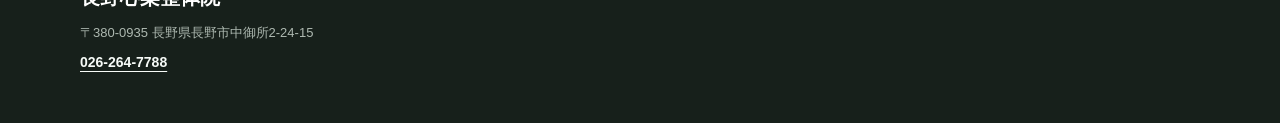
==== commit 114aa7b9: "Add files via upload" ====
--- a/access.html
+++ b/access.html
@@ -5,7 +5,7 @@
   <meta name="viewport" content="width=device-width, initial-scale=1">
   <title>料金・アクセス｜長野心楽整体院</title>
   <meta name="description" content="長野心楽整体院の料金、営業時間、定休日、アクセス、駐車場をまとめています。長野駅東口から徒歩約7〜10分、駐車場4台。最新料金と空席はホットペッパービューティーで確認できます。">
-  <link rel="stylesheet" href="assets/css/site.css?v=20260623brand1">
+  <link rel="stylesheet" href="assets/css/site.css?v=20260625line1">
   <meta name="robots" content="noindex, nofollow">
 </head>
 <body>
@@ -28,7 +28,7 @@
       </nav>
 
       <details class="mobile-menu">
-        <summary>メニュー</summary>
+        <summary>ページ一覧</summary>
         <nav aria-label="モバイルナビゲーション">
           <a href="index.html">ホーム</a>
           <a href="annai.html">初めての方</a>
@@ -185,8 +185,8 @@
       <span class="mobile-offer-badge">初回限定 約40%OFF</span>
       <span class="mobile-offer-price">通常<span class="regular-number">10,000</span>円 → <strong>5,980円</strong></span>
     </div>
-    <a class="mobile-call" href="tel:0262647788">電話で相談</a>
-    <a class="mobile-book" href="https://beauty.hotpepper.jp/CSP/kr/reserve/?storeId=H000488966" target="_blank" rel="noopener noreferrer">空席確認・予約</a>
+    <a class="mobile-call" href="tel:0262647788">電話で予約・相談</a>
+    <a class="mobile-book" href="https://beauty.hotpepper.jp/CSP/kr/reserve/?storeId=H000488966" target="_blank" rel="noopener noreferrer">ネットで予約</a>
   </nav>
 </body>
 </html>
--- a/assets/css/site.css
+++ b/assets/css/site.css
@@ -47,18 +47,18 @@
 
 .site-header { position: sticky; top: 0; z-index: 50; background: rgba(255, 253, 248, 0.96); border-bottom: 1px solid rgba(216, 221, 215, 0.8); backdrop-filter: blur(10px); }
 .header-inner { width: min(1180px, calc(100% - 32px)); min-height: 64px; margin-inline: auto; display: flex; align-items: center; justify-content: space-between; gap: 24px; }
-.brand { display: inline-flex; align-items: baseline; gap: 10px; text-decoration: none; }
-.brand-name { font-family: var(--font-display); font-weight: 700; font-size: 20px; letter-spacing: 0.04em; }
+.brand { display: inline-flex; align-items: baseline; gap: 10px; min-width: 0; text-decoration: none; transform: translateY(2px); }
+.brand-name { font-family: var(--font-display); font-weight: 700; font-size: 25px; letter-spacing: 0.01em; line-height: 1.1; white-space: nowrap; }
 .brand-note { color: var(--muted); font-size: 12px; }
 .desktop-nav { display: none; align-items: center; gap: 24px; }
 .desktop-nav > a:not(.button) { text-decoration: none; font-size: 14px; font-weight: 700; }
 .desktop-nav > a[aria-current="page"] { color: var(--clinic-blue-dark); text-decoration: underline; text-decoration-thickness: 2px; text-underline-offset: 6px; }
 .header-phone { color: var(--clinic-blue-dark); font-variant-numeric: tabular-nums; }
 .mobile-menu { position: relative; }
-.mobile-menu summary { list-style: none; cursor: pointer; color: var(--clinic-blue-dark); font-size: 14px; font-weight: 700; border: 1px solid var(--line); border-radius: 8px; padding: 8px 12px; }
+.mobile-menu summary { list-style: none; cursor: pointer; min-height: 48px; display: inline-flex; align-items: center; justify-content: center; box-sizing: border-box; color: var(--clinic-blue-dark); font-size: 15px; font-weight: 800; line-height: 1; white-space: nowrap; border: 2px solid rgba(49, 95, 139, 0.34); border-radius: 10px; padding: 10px 13px; background: rgba(255,255,255,.78); box-shadow: 0 3px 10px rgba(32,40,35,.08); }
 .mobile-menu summary::-webkit-details-marker { display: none; }
-.mobile-menu nav { position: absolute; right: 0; top: calc(100% + 10px); width: min(280px, calc(100vw - 32px)); padding: 10px; background: var(--white); border: 1px solid var(--line); border-radius: 12px; box-shadow: var(--shadow); }
-.mobile-menu nav a { display: block; padding: 12px 10px; text-decoration: none; border-bottom: 1px solid var(--line); }
+.mobile-menu nav { position: absolute; right: 0; top: calc(100% + 10px); width: min(320px, calc(100vw - 24px)); padding: 12px; background: var(--white); border: 1px solid var(--line); border-radius: 12px; box-shadow: var(--shadow); }
+.mobile-menu nav a { display: block; min-height: 48px; padding: 14px 12px; color: var(--ink); font-size: 15px; font-weight: 700; text-decoration: none; border-bottom: 1px solid var(--line); }
 .mobile-menu nav a[aria-current="page"] { color: var(--clinic-blue-dark); background: var(--wash); border-radius: 8px; }
 .mobile-menu nav a:last-child { border-bottom: 0; }
 
@@ -318,7 +318,7 @@
 .site-footer nav a { color: white; font-size: 14px; }
 .footer-note { grid-column: 1 / -1; }
 
-.mobile-booking-bar { position: fixed; z-index: 60; right: 0; bottom: 0; left: 0; display: grid; grid-template-columns: 34% 66%; grid-template-rows: auto 1fr; gap: 8px; min-height: calc(116px + env(safe-area-inset-bottom)); padding: 8px 10px calc(8px + env(safe-area-inset-bottom)); background: rgba(255, 253, 248, 0.98); box-shadow: 0 -10px 30px rgba(32,40,35,.18); }
+.mobile-booking-bar { position: fixed; z-index: 60; right: 0; bottom: 0; left: 0; display: grid; grid-template-columns: 44% 56%; grid-template-rows: auto 1fr; gap: 8px; min-height: calc(116px + env(safe-area-inset-bottom)); padding: 8px 10px calc(8px + env(safe-area-inset-bottom)); background: rgba(255, 253, 248, 0.98); box-shadow: 0 -10px 30px rgba(32,40,35,.18); }
 .mobile-booking-offer { grid-column: 1 / -1; min-height: 40px; display: flex; align-items: center; justify-content: center; gap: 8px; padding: 6px 10px; border: 1px solid #f0b9bd; border-radius: 10px; background: #fff5f6; color: var(--ink); font-size: 13px; line-height: 1.3; text-align: center; }
 .mobile-offer-badge { flex: 0 0 auto; padding: 3px 9px; border-radius: 999px; background: var(--offer-red); color: white; font-size: 14px; font-weight: 900; line-height: 1.25; box-shadow: 0 3px 8px rgba(179, 38, 30, 0.18); }
 .mobile-offer-price { min-width: 0; color: var(--clinic-blue-dark); font-weight: 700; font-variant-numeric: tabular-nums; white-space: nowrap; }
@@ -326,8 +326,10 @@
 .mobile-offer-price .regular-number::after { height: 1.5px; top: 52%; background: rgba(179, 38, 30, 0.82); }
 .mobile-offer-price strong { color: var(--offer-red); font-size: 17px; white-space: nowrap; }
 .mobile-booking-bar a { display: grid; place-items: center; min-height: 52px; padding: 12px 8px; border-radius: 10px; color: white; font-size: 15px; font-weight: 800; line-height: 1.2; text-align: center; text-decoration: none; box-shadow: 0 6px 14px rgba(32,40,35,.18); }
-.mobile-call { background: var(--wood); }
-.mobile-book { background: var(--clinic-blue); }
+.mobile-booking-bar .mobile-call { display: flex !important; align-items: center; justify-content: center; gap: 5px; background: #2f6f5e; font-size: 14px; }
+.mobile-call::before { content: "☎"; font-size: 16px; line-height: 1; transform: translateY(-1px); }
+.mobile-book { display: flex !important; align-items: center; justify-content: center; gap: 6px; background: #3b82bd; }
+.mobile-book::before { content: ""; width: 23px; height: 23px; flex: 0 0 23px; background: center / contain no-repeat url("data:image/svg+xml,%3Csvg xmlns='http://www.w3.org/2000/svg' viewBox='0 0 28 28' fill='none'%3E%3Crect x='4' y='5.5' width='20' height='18.5' rx='3' stroke='%23fff' stroke-width='2.5'/%3E%3Cpath d='M4 11h20M9 3.8v4M19 3.8v4' stroke='%23fff' stroke-width='2.5' stroke-linecap='round'/%3E%3Cpath d='m10 17 3 3 5-6' stroke='%23fff' stroke-width='2.6' stroke-linecap='round' stroke-linejoin='round'/%3E%3C/svg%3E"); transform: translateY(-1px); }
 .mobile-booking-bar a:active { transform: translateY(1px); box-shadow: 0 3px 8px rgba(32,40,35,.18); }
 
 @media (min-width: 720px) {
@@ -373,6 +375,8 @@
 @media (min-width: 960px) {
   .desktop-nav { display: flex; }
   .mobile-menu { display: none; }
+  .brand { transform: none; }
+  .brand-name { font-size: 22px; }
   .mobile-booking-bar { display: none; }
   .site-footer { padding-bottom: 48px; }
 }
@@ -403,12 +407,31 @@
   blockquote { margin: 22px 0; padding-left: 16px; font-size: 20px; line-height: 1.7; }
 }
 
+@media (max-width: 430px) {
+  .brand-note { display: none; }
+}
+
 @media (max-width: 360px) {
   .container, .narrow { width: min(100% - 32px, 1120px); }
   .header-inner { width: calc(100% - 24px); }
   .brand-note { display: none; }
+  .mobile-booking-offer { gap: 4px; padding-inline: 6px; }
+  .mobile-offer-badge { padding-inline: 7px; font-size: 13px; }
+  .mobile-offer-price { font-size: 12px; }
+  .mobile-offer-price strong { font-size: 16px; }
+  .mobile-booking-bar .mobile-call { gap: 3px; font-size: 13px; }
+  .mobile-call::before { font-size: 14px; }
+  .mobile-book { gap: 4px; font-size: 14px; }
+  .mobile-book::before { width: 21px; height: 21px; flex-basis: 21px; }
   h1 { font-size: 27px; }
   .fact-grid strong { font-size: 14px; }
+}
+
+@media (max-width: 340px) {
+  .mobile-booking-offer { gap: 3px; padding-inline: 5px; }
+  .mobile-offer-badge { padding-inline: 6px; font-size: 12px; }
+  .mobile-offer-price { font-size: 11px; }
+  .mobile-offer-price strong { font-size: 15px; }
 }
 
 @media (prefers-reduced-motion: reduce) {
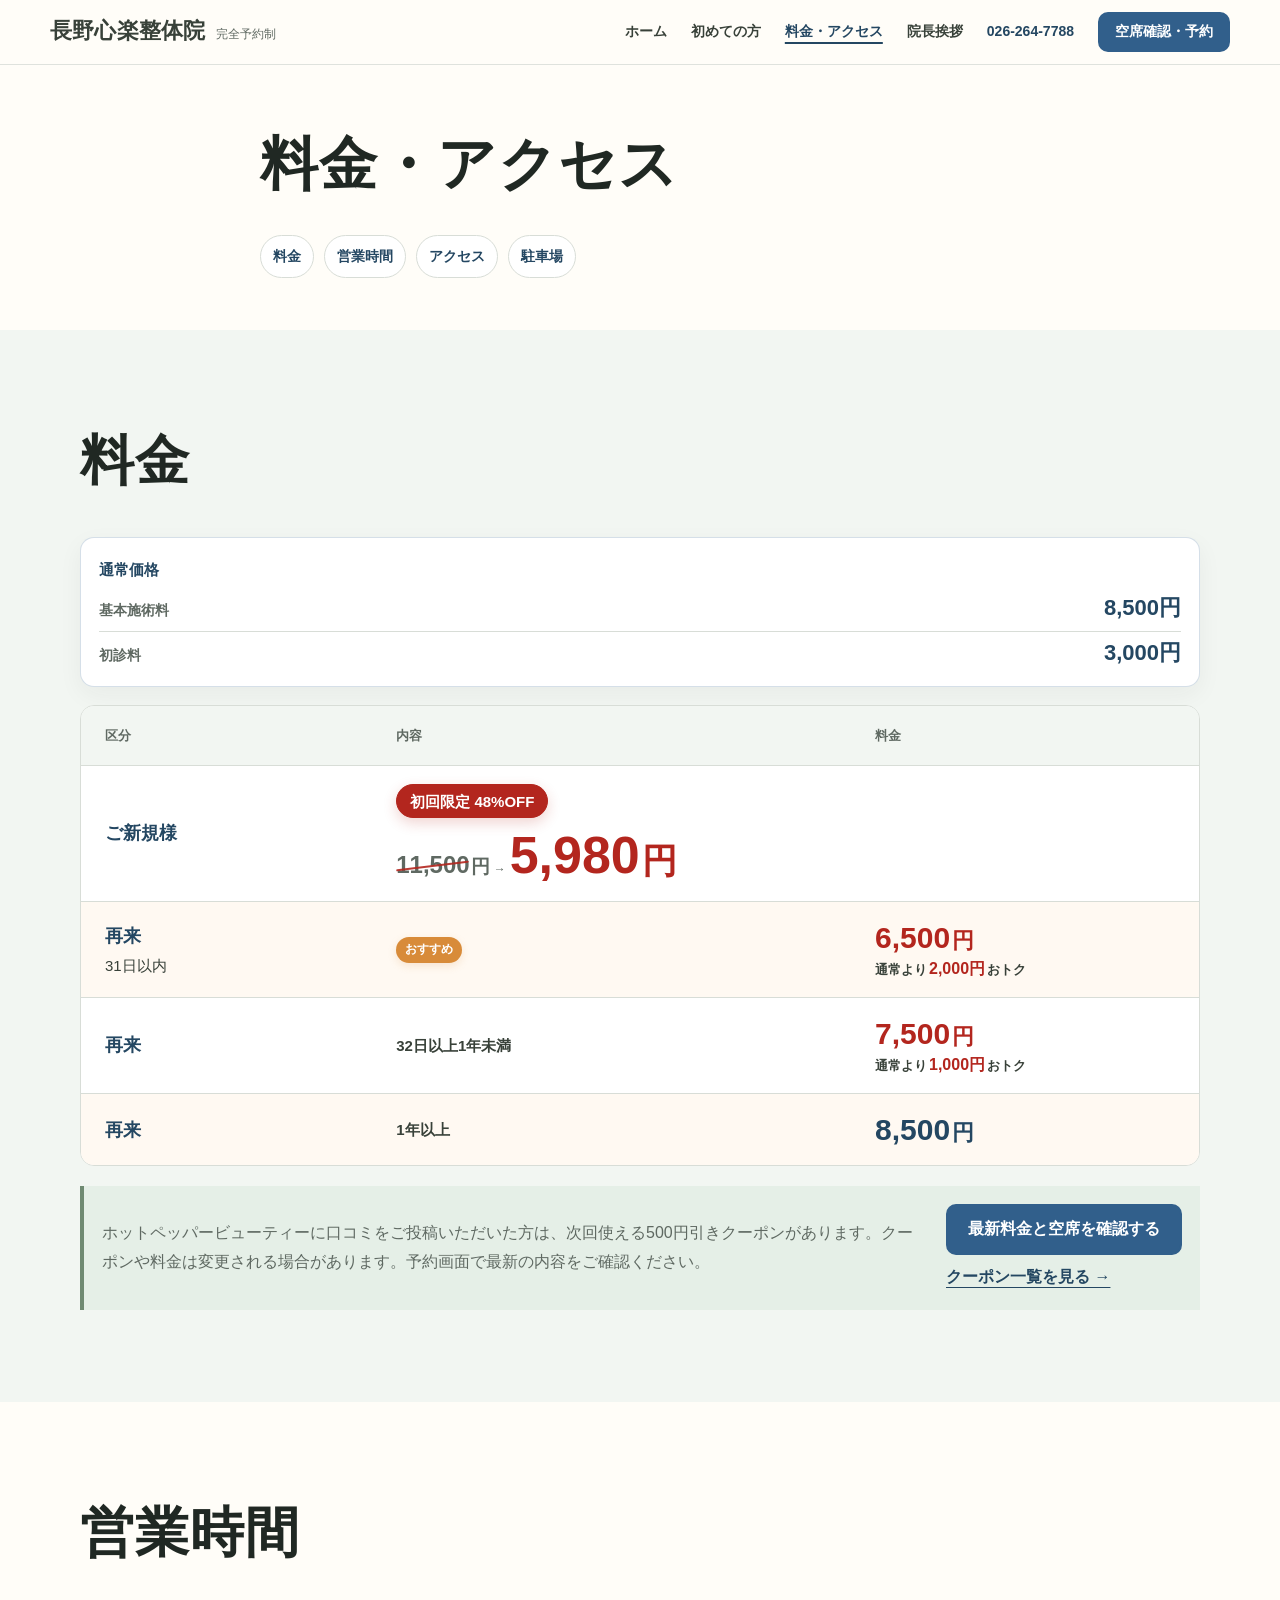
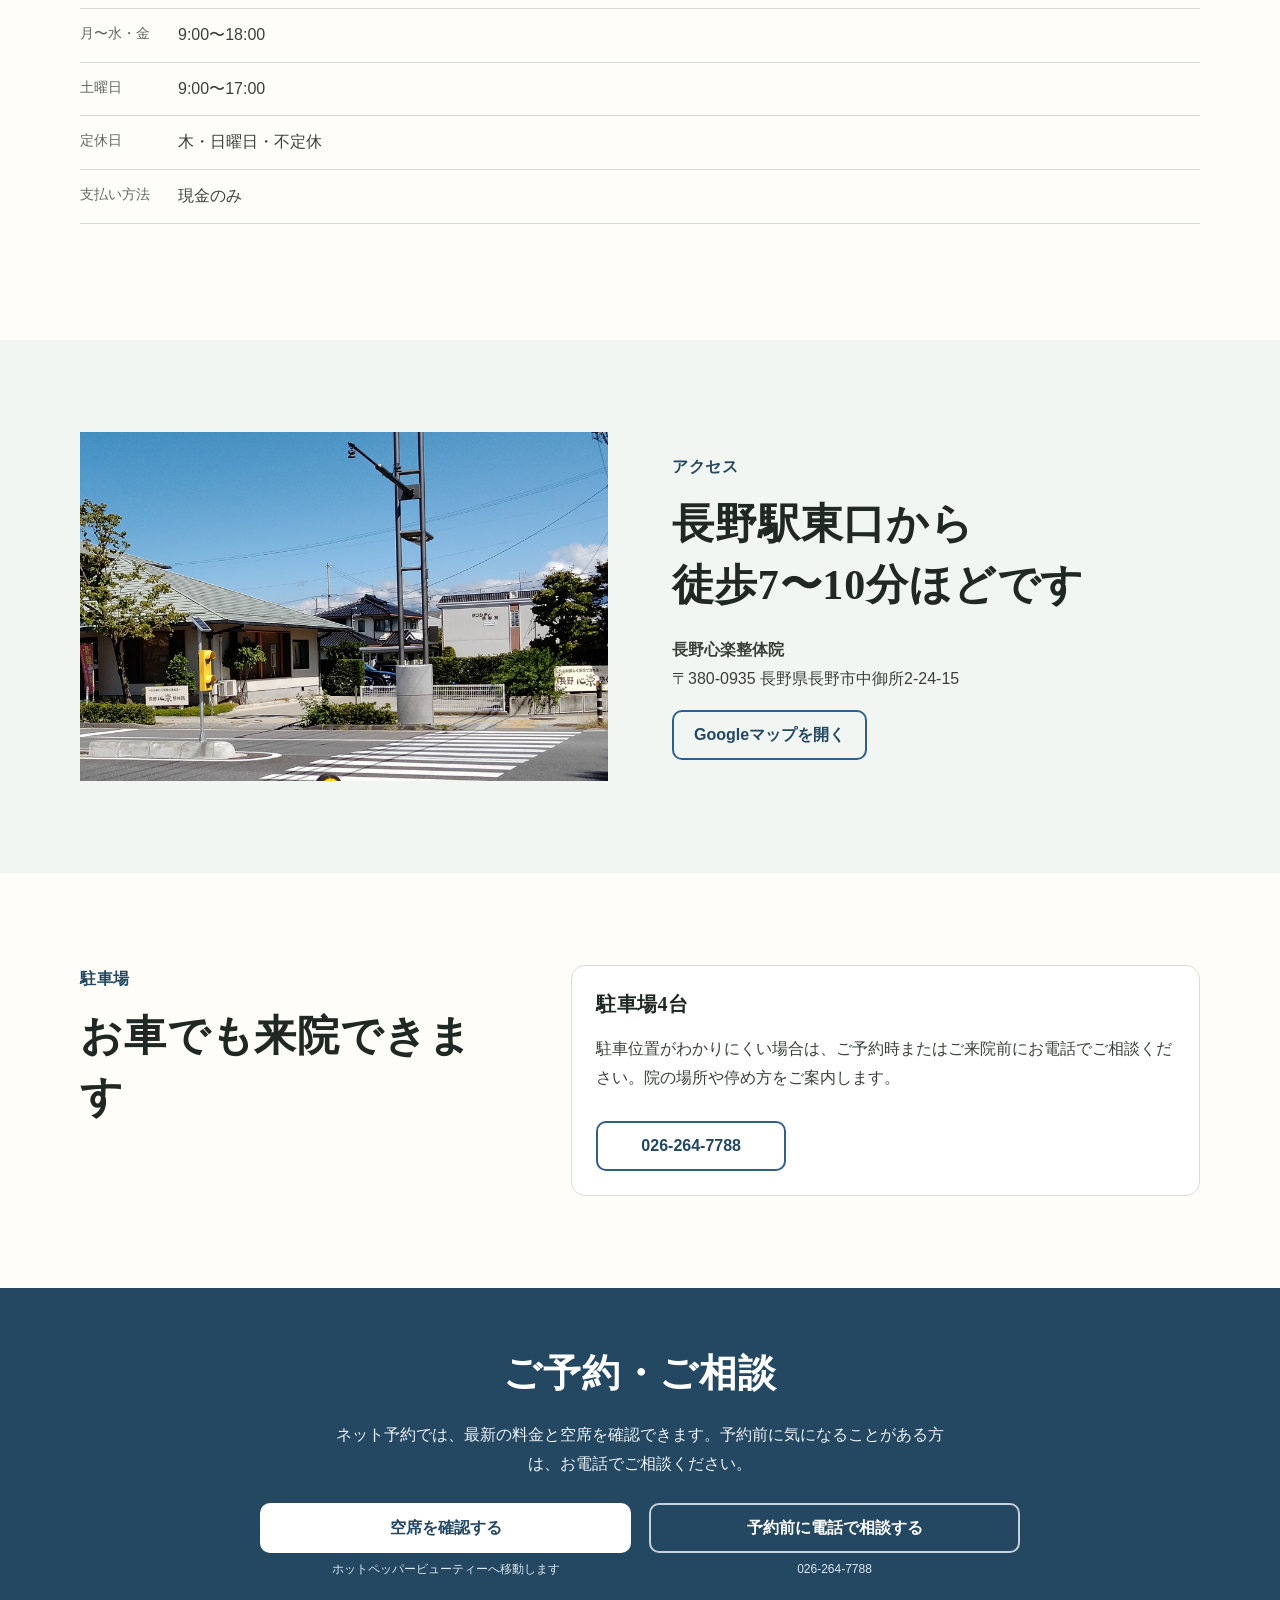
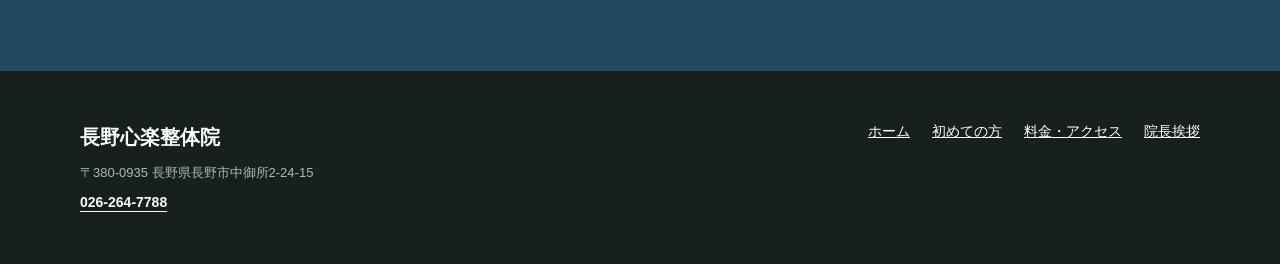
==== commit f0f1d08d: "Add files via upload" ====
--- a/access.html
+++ b/access.html
@@ -1,12 +1,12 @@
-﻿<!doctype html>
+<!doctype html>
 <html lang="ja">
 <head>
   <meta charset="utf-8">
   <meta name="viewport" content="width=device-width, initial-scale=1">
   <title>料金・アクセス｜長野心楽整体院</title>
   <meta name="description" content="長野心楽整体院の料金、営業時間、定休日、アクセス、駐車場をまとめています。長野駅東口から徒歩約7〜10分、駐車場4台。最新料金と空席はホットペッパービューティーで確認できます。">
-  <link rel="stylesheet" href="assets/css/site.css?v=20260625line1">
-  <meta name="robots" content="noindex, nofollow">
+  <link rel="stylesheet" href="assets/css/site.css?v=20260627ba11">
+  <meta name="robots" content="noindex, nofollow">
 </head>
 <body>
   <a class="skip-link" href="#main">本文へ移動</a>
@@ -58,6 +58,14 @@
           <h2 id="price-title">料金</h2>
         </div>
 
+        <div class="standard-price-card" aria-label="通常価格">
+          <p class="standard-price-title">通常価格</p>
+          <dl class="standard-price-list">
+            <div><dt>基本施術料</dt><dd>8,500円</dd></div>
+            <div><dt>初診料</dt><dd>3,000円</dd></div>
+          </dl>
+        </div>
+
         <div class="price-table" role="table" aria-label="料金表">
           <div class="price-row price-row-head" role="row">
             <span role="columnheader">区分</span>
@@ -65,39 +73,33 @@
             <span role="columnheader">料金</span>
           </div>
           <div class="price-row price-row-offer" role="row">
-            <div class="price-plan-cell" role="cell"><strong>ご新規様</strong><span>初回限定60分</span></div>
-            <div class="price-row-spacer" role="cell" aria-hidden="true"></div>
+            <div class="price-plan-cell" role="cell"><strong>ご新規様</strong></div>
+            <div class="price-detail-cell" role="cell"><span class="discount-badge price-table-badge">初回限定 48%OFF</span></div>
             <div class="price-cell price-cell-offer" role="cell">
-              <span class="table-regular-label">通常価格 初診料3,000円 + 施術料7,000円</span>
               <div class="offer-price-line">
-                <span class="table-regular-price"><span class="regular-number">10,000</span>円</span>
+                <span class="table-regular-price"><span class="regular-number">11,500</span><span class="price-yen">円</span></span>
                 <span class="offer-price-arrow" aria-hidden="true">→</span>
-                <strong class="sale-price-table">5,980円</strong>
-              </div>
-              <span class="discount-badge price-table-badge">初回限定 約40%OFF</span>
-            </div>
-          </div>
-          <div class="price-row price-row-coupon" role="row">
-            <div class="price-plan-cell" role="cell"><strong>再来</strong><span>30日以内</span></div>
-            <div class="price-row-spacer" role="cell" aria-hidden="true"></div>
-            <div class="price-cell" role="cell">
-              <small>クーポン価格</small>
-              <div class="coupon-price-line">
-                <span class="coupon-regular-price">通常<span class="regular-number">7,000</span>円</span>
-                <span class="offer-price-arrow" aria-hidden="true">→</span>
-                <strong class="coupon-price">6,000円</strong>
+                <strong class="sale-price-table"><span class="price-number">5,980</span><span class="price-yen">円</span></strong>
               </div>
             </div>
           </div>
-          <div class="price-row" role="row">
-            <div class="price-plan-cell" role="cell"><strong>再来</strong><span>1〜3か月以内</span></div>
-            <div class="price-row-spacer" role="cell" aria-hidden="true"></div>
-            <div class="price-cell" role="cell"><strong>7,000円</strong></div>
+          <div class="price-row price-row-popular price-row-coupon" role="row">
+            <div class="price-plan-cell" role="cell"><strong>再来</strong><span>31日以内</span></div>
+            <div class="price-detail-cell" role="cell"><span class="popular-badge">おすすめ</span></div>
+            <div class="price-cell" role="cell">
+              <strong class="coupon-price"><span class="price-number">6,500</span><span class="price-yen">円</span></strong>
+              <small class="savings-line"><span>通常より</span><strong>2,000円</strong><span>おトク</span></small>
+            </div>
           </div>
           <div class="price-row" role="row">
-            <div class="price-plan-cell" role="cell"><strong>再来</strong><span>3か月以上</span></div>
-            <div class="price-row-spacer" role="cell" aria-hidden="true"></div>
-            <div class="price-cell" role="cell"><strong>8,000円</strong><span>再診料1,000円 + 施術料7,000円</span></div>
+            <div class="price-plan-cell" role="cell"><strong>再来</strong></div>
+            <div class="price-detail-cell" role="cell"><span>32日以上1年未満</span></div>
+            <div class="price-cell" role="cell"><strong class="discount-price"><span class="price-number">7,500</span><span class="price-yen">円</span></strong><small class="savings-line"><span>通常より</span><strong>1,000円</strong><span>おトク</span></small></div>
+          </div>
+          <div class="price-row price-row-soft" role="row">
+            <div class="price-plan-cell" role="cell"><strong>再来</strong></div>
+            <div class="price-detail-cell" role="cell"><span>1年以上</span></div>
+            <div class="price-cell" role="cell"><strong><span class="price-number">8,500</span><span class="price-yen">円</span></strong></div>
           </div>
         </div>
 
@@ -182,8 +184,8 @@
 
   <nav class="mobile-booking-bar" aria-label="予約と電話">
     <div class="mobile-booking-offer" aria-label="初回限定価格">
-      <span class="mobile-offer-badge">初回限定 約40%OFF</span>
-      <span class="mobile-offer-price">通常<span class="regular-number">10,000</span>円 → <strong>5,980円</strong></span>
+      <span class="mobile-offer-badge">初回限定 48%OFF</span>
+      <span class="mobile-offer-price">通常<span class="regular-number">11,500</span>円 → <strong>5,980円</strong></span>
     </div>
     <a class="mobile-call" href="tel:0262647788">電話で予約・相談</a>
     <a class="mobile-book" href="https://beauty.hotpepper.jp/CSP/kr/reserve/?storeId=H000488966" target="_blank" rel="noopener noreferrer">ネットで予約</a>
--- a/assets/css/site.css
+++ b/assets/css/site.css
@@ -224,6 +224,16 @@
 .price-action { display: grid; gap: 10px; justify-items: start; }
 .price-action .button { width: 100%; }
 .price-action p { margin: 0; color: var(--muted); font-size: 13px; line-height: 1.7; }
+.price-phone-action { width: 100%; display: grid; gap: 8px; padding: 14px; border: 1px solid rgba(49, 95, 139, 0.22); border-radius: 12px; background: rgba(255, 255, 255, 0.72); }
+.price-phone-action span { color: var(--muted); font-size: 13px; font-weight: 700; }
+.price-phone-number { color: var(--clinic-blue-dark); font-size: 24px; font-weight: 800; line-height: 1.1; text-decoration-thickness: 1px; text-underline-offset: 5px; font-variant-numeric: tabular-nums; }
+.standard-price-card { margin-bottom: 18px; padding: 18px; border: 1px solid rgba(49, 95, 139, 0.2); border-radius: 14px; background: var(--white); box-shadow: 0 8px 24px rgba(32, 40, 35, 0.05); }
+.standard-price-title { margin: 0 0 12px; color: var(--clinic-blue-dark); font-size: 15px; font-weight: 800; }
+.standard-price-list { margin: 0; display: grid; gap: 8px; }
+.standard-price-list div { display: grid; grid-template-columns: minmax(0, 1fr) auto; gap: 16px; align-items: baseline; padding-top: 8px; border-top: 1px solid var(--line); }
+.standard-price-list div:first-child { padding-top: 0; border-top: 0; }
+.standard-price-list dt { color: var(--muted); font-size: 14px; font-weight: 700; }
+.standard-price-list dd { margin: 0; color: var(--clinic-blue-dark); font-size: 22px; font-weight: 800; line-height: 1.2; font-variant-numeric: tabular-nums; }
 .price-table { overflow: hidden; border: 1px solid var(--line); border-radius: 14px; background: var(--white); }
 .price-row { display: grid; grid-template-columns: 100px minmax(0, 1fr); gap: 8px 10px; align-items: center; padding: 14px 16px; border-top: 1px solid var(--line); }
 .price-row:first-child { border-top: 0; }
@@ -234,11 +244,33 @@
 .price-row strong { color: var(--clinic-blue-dark); font-size: 18px; }
 .price-row .price-plan-cell { align-self: center; gap: 2px; }
 .price-row .price-plan-cell span { color: var(--body-text); font-size: 14px; line-height: 1.65; white-space: nowrap; }
+.price-row .price-detail-cell span:not(.discount-badge) { color: var(--body-text); font-size: 15px; font-weight: 700; line-height: 1.55; }
 .price-row .price-row-spacer { display: none; }
-.price-row div:last-child strong { font-size: 26px; line-height: 1.25; font-variant-numeric: tabular-nums; }
+.price-row div:last-child strong { font-size: 30px; line-height: 1.18; font-variant-numeric: tabular-nums; }
 .price-row span, .price-row small { color: var(--muted); }
-.price-row .coupon-price, .price-row .sale-price-table { color: var(--offer-red); }
-.price-row-coupon small { color: var(--offer-red); font-weight: 700; }
+.price-row .coupon-price, .price-row .sale-price-table, .price-row .discount-price { color: var(--offer-red); }
+.regular-price-large,
+.price-block .sale-price,
+.price-block .sale-price small,
+.standard-price-list dd,
+.price-table .price-cell > strong,
+.price-table .sale-price-table,
+.price-table .table-regular-price,
+.price-table .savings-line strong,
+.mobile-offer-price,
+.mobile-offer-price strong { font-family: "Helvetica Neue", Arial, sans-serif; }
+.price-cell > strong, .sale-price-table { display: inline-flex; align-items: baseline; gap: 1px; }
+.price-cell .price-number, .price-cell .price-yen, .sale-price-table .price-number, .sale-price-table .price-yen { color: inherit; }
+.price-yen { margin-left: 1px; font-size: 0.72em; line-height: 1; }
+.table-regular-price .price-yen { color: inherit; font-size: 0.78em; }
+.sale-price-table .price-yen { font-size: 0.68em; }
+.price-cell small { color: var(--muted); font-weight: 700; }
+.price-cell .savings-line { display: inline-flex; align-items: baseline; justify-content: flex-end; gap: 2px; max-width: 100%; color: var(--body-text); font-size: 13px; line-height: 1.35; white-space: nowrap; }
+.price-cell .savings-line span { color: var(--body-text); font-size: 13px; line-height: 1.35; }
+.price-row div:last-child .savings-line strong { color: var(--offer-red); font-size: 16px; line-height: 1.2; }
+.price-row-coupon small { color: var(--body-text); font-weight: 700; }
+.price-row-popular, .price-row-soft { background: #fff9f2; }
+.popular-badge { width: max-content; display: inline-flex; align-items: center; min-height: 26px; padding: 3px 9px; border-radius: 999px; background: var(--lamp); color: white !important; font-size: 12px !important; font-weight: 900; line-height: 1.25 !important; box-shadow: 0 3px 8px rgba(216, 139, 57, 0.18); }
 .coupon-price-line { display: flex !important; align-items: baseline; justify-content: flex-end; gap: 3px; white-space: nowrap; }
 .coupon-regular-price { color: var(--muted); font-size: 13px; font-weight: 700; font-variant-numeric: tabular-nums; }
 .coupon-price-line .regular-number::after { height: 1.5px; }
@@ -290,10 +322,23 @@
 .faq-list details[open] summary::after { content: "−"; }
 .faq-list details p { margin: -4px 0 22px; color: var(--muted); }
 
-.review-showcase { display: grid; gap: 24px; }
-.review-showcase .section-heading { max-width: 720px; margin-bottom: 0; }
+.review-showcase,
+.before-after-showcase { display: grid; gap: 24px; }
+.review-showcase .section-heading,
+.before-after-showcase .section-heading { max-width: 760px; margin-bottom: 0; }
 .review-photo { width: 100%; margin: 0; overflow: hidden; border-radius: 16px; background: var(--white); box-shadow: var(--shadow); }
 .review-photo img { width: 100%; aspect-ratio: 4 / 3; object-fit: cover; object-position: center; }
+.before-after-list { display: grid; gap: 18px; }
+.before-after-grid { display: grid; gap: 18px; }
+.before-after-card { overflow: hidden; border: 1px solid var(--line); border-radius: 8px; background: var(--white); box-shadow: 0 10px 28px rgba(32, 40, 35, 0.07); }
+.before-after-images { display: grid; grid-template-columns: repeat(2, minmax(0, 1fr)); gap: 1px; background: var(--line); }
+.before-after-images figure { position: relative; margin: 0; min-width: 0; overflow: hidden; background: var(--wash); }
+.before-after-images img { width: 100%; aspect-ratio: 3 / 4; object-fit: cover; object-position: center; }
+.before-after-card-featured .before-after-images img { aspect-ratio: 3 / 3.55; }
+.before-after-images span { position: absolute; top: 8px; left: 8px; z-index: 2; min-height: 26px; display: inline-flex; align-items: center; padding: 3px 9px; border-radius: 999px; background: rgba(255, 253, 248, 0.92); color: var(--clinic-blue-dark); font-size: 12px; font-weight: 900; line-height: 1.2; box-shadow: 0 3px 10px rgba(32, 40, 35, 0.12); }
+.before-after-copy { padding: 16px; }
+.before-after-copy h3 { margin-bottom: 4px; font-size: 19px; }
+.before-after-copy p { margin: 0; color: var(--body-text); font-size: 14px; line-height: 1.75; }
 .review-action { max-width: 720px; display: grid; gap: 12px; }
 .review-action p { margin: 0; color: var(--muted); }
 .review-action .button { justify-self: start; }
@@ -368,6 +413,9 @@
   .split-heading { grid-template-columns: .8fr 1.2fr; gap: 72px; align-items: start; }
   .access-grid { grid-template-columns: 1fr 1fr; gap: 64px; }
   .inline-actions { grid-template-columns: auto 1fr; }
+  .before-after-card-featured { display: grid; grid-template-columns: minmax(0, 1.35fr) minmax(260px, .65fr); align-items: center; }
+  .before-after-card-featured .before-after-copy { padding: 24px; }
+  .before-after-grid { grid-template-columns: 1fr 1fr; }
   .final-actions { grid-template-columns: 1fr 1fr; }
   .footer-grid { grid-template-columns: 1fr auto; align-items: start; }
 }
@@ -385,6 +433,17 @@
   body { padding-bottom: calc(116px + env(safe-area-inset-bottom)); }
   .section { padding: 56px 0; }
   .section-heading { margin-bottom: 28px; }
+  .profile-greeting-copy,
+  .profile-greeting-copy p { min-width: 0; max-width: 100%; overflow-wrap: anywhere; }
+  .price-row { grid-template-columns: minmax(0, 1fr) auto; gap: 7px 14px; padding: 16px; }
+  .price-row .price-plan-cell { grid-column: 1; grid-row: 1; }
+  .price-row div:nth-child(2) { grid-column: 1; grid-row: 2; order: 0; }
+  .price-row div:last-child { grid-column: 2; grid-row: 1 / span 2; align-self: center; justify-items: end; text-align: right; }
+  .price-row .price-row-spacer { display: none; }
+  .price-row .price-plan-cell span { white-space: normal; }
+  .offer-price-line,
+  .coupon-price-line { justify-content: flex-end; flex-wrap: nowrap; white-space: nowrap; }
+  .price-table-badge { justify-self: start; }
   .price-row-compact { grid-template-columns: minmax(0, 1fr) auto; align-items: center; }
   .price-row-compact div:first-child { grid-column: 1; grid-row: 1; align-self: end; }
   .price-row-compact div:nth-child(2) { grid-column: 1; grid-row: 2; order: 0; }
@@ -404,21 +463,29 @@
   .access-page .access-grid { width: calc(100% - 24px); }
   .access-page .access-grid figure { width: 100%; }
   .access-page .access-grid figure img { width: 100%; aspect-ratio: 4 / 3; border-radius: 14px; }
+  .before-after-list { gap: 16px; }
+  .before-after-grid { gap: 16px; }
+  .before-after-copy { padding: 14px; }
+  .review-action .button { width: 100%; }
   blockquote { margin: 22px 0; padding-left: 16px; font-size: 20px; line-height: 1.7; }
 }
 
 @media (max-width: 430px) {
   .brand-note { display: none; }
+  .mobile-booking-offer { gap: 4px; padding-inline: 6px; }
+  .mobile-offer-badge { padding-inline: 7px; font-size: 13px; }
+  .mobile-offer-price { font-size: 11px; }
+  .mobile-offer-price strong { font-size: 15px; }
 }
 
 @media (max-width: 360px) {
   .container, .narrow { width: min(100% - 32px, 1120px); }
   .header-inner { width: calc(100% - 24px); }
   .brand-note { display: none; }
-  .mobile-booking-offer { gap: 4px; padding-inline: 6px; }
-  .mobile-offer-badge { padding-inline: 7px; font-size: 13px; }
-  .mobile-offer-price { font-size: 12px; }
-  .mobile-offer-price strong { font-size: 16px; }
+  .mobile-booking-offer { flex-wrap: wrap; gap: 2px 4px; padding-inline: 6px; }
+  .mobile-offer-badge { padding-inline: 6px; font-size: 12px; }
+  .mobile-offer-price { font-size: 10px; }
+  .mobile-offer-price strong { font-size: 14px; }
   .mobile-booking-bar .mobile-call { gap: 3px; font-size: 13px; }
   .mobile-call::before { font-size: 14px; }
   .mobile-book { gap: 4px; font-size: 14px; }
@@ -434,6 +501,153 @@
   .mobile-offer-price strong { font-size: 15px; }
 }
 
+.price-row-offer { align-items: center; }
+.price-row-offer .price-plan-cell { align-self: center; }
+.price-row-offer .price-detail-cell { justify-items: start; }
+.price-row-offer .price-cell-offer { justify-items: start; text-align: left; }
+.price-row-offer .price-table-badge {
+  margin: 0 0 2px;
+  justify-self: start;
+  min-height: 34px;
+  padding: 5px 13px;
+  border-color: var(--offer-red);
+  background: var(--offer-red);
+  color: white;
+  font-size: 15px;
+  box-shadow: 0 5px 14px rgba(179, 38, 30, 0.2);
+}
+.price-row-offer .table-regular-price { font-size: clamp(18px, 4.8vw, 24px); }
+.price-row-offer div:last-child .sale-price-table {
+  color: var(--offer-red);
+  font-size: clamp(38px, 11vw, 52px);
+  line-height: 1.05;
+}
+
+@media (min-width: 720px) {
+  .price-row-offer .price-plan-cell { grid-column: 1; grid-row: 1 / span 2; }
+  .price-row-offer .price-detail-cell { grid-column: 2 / -1; grid-row: 1; }
+  .price-row-offer .price-cell { grid-column: 2 / -1; grid-row: 2; }
+}
+
+@media (max-width: 719px) {
+  .price-row.price-row-offer {
+    grid-template-columns: minmax(0, 1fr) auto;
+    gap: 10px 12px;
+  }
+  .price-row.price-row-offer > .price-plan-cell {
+    grid-column: 1;
+    grid-row: 1;
+    align-self: center;
+  }
+  .price-row.price-row-offer > .price-plan-cell strong {
+    white-space: nowrap;
+  }
+  .price-row.price-row-offer > .price-detail-cell {
+    grid-column: 2;
+    grid-row: 1;
+    align-self: center;
+    order: 0;
+  }
+  .price-row.price-row-offer > .price-cell.price-cell-offer {
+    grid-column: 1 / -1;
+    grid-row: 2;
+    justify-self: stretch;
+    justify-items: stretch;
+    text-align: left;
+  }
+  .price-row-offer .price-table-badge {
+    min-height: 32px;
+    padding-inline: 10px;
+    font-size: 14px;
+    white-space: nowrap;
+  }
+  .price-row-offer .offer-price-line {
+    width: 100%;
+    justify-content: flex-end;
+    align-items: baseline;
+    flex-wrap: nowrap;
+    gap: 5px;
+    white-space: nowrap;
+  }
+  .price-row-offer .table-regular-price {
+    flex: 0 0 auto;
+    font-size: clamp(18px, 5vw, 21px);
+  }
+  .price-row-offer .offer-price-arrow {
+    flex: 0 0 auto;
+    font-size: 14px;
+  }
+  .price-row-offer .sale-price-table {
+    flex: 0 1 auto;
+    min-width: 0;
+    white-space: nowrap;
+  }
+  .price-row-offer div:last-child .sale-price-table { font-size: clamp(36px, 10.8vw, 42px); }
+  .price-table .price-row:not(.price-row-head):not(.price-row-offer) {
+    grid-template-columns: minmax(0, 1fr) clamp(146px, 42vw, 160px);
+    gap: 8px 12px;
+    min-height: 112px;
+    padding: 18px 16px;
+  }
+  .price-table .price-row:not(.price-row-head):not(.price-row-offer) > .price-plan-cell {
+    grid-column: 1;
+    grid-row: 1;
+    align-self: end;
+    gap: 2px;
+    min-width: 0;
+  }
+  .price-table .price-row:not(.price-row-head):not(.price-row-offer) > .price-detail-cell {
+    grid-column: 1;
+    grid-row: 2;
+    align-self: start;
+    min-width: 0;
+    order: 0;
+  }
+  .price-table .price-row:not(.price-row-head):not(.price-row-offer) > .price-cell {
+    grid-column: 2;
+    grid-row: 1 / span 2;
+    align-self: center;
+    justify-self: stretch;
+    justify-items: end;
+    gap: 3px;
+    text-align: right;
+  }
+  .price-cell .savings-line {
+    justify-content: flex-end;
+    font-size: clamp(12px, 3.3vw, 13px);
+  }
+  .price-cell .savings-line span {
+    font-size: clamp(12px, 3.3vw, 13px);
+  }
+  .price-row div:last-child .savings-line strong {
+    font-size: clamp(15px, 4.1vw, 16px);
+  }
+  .price-table .price-row.price-row-popular.price-row-coupon {
+    grid-template-columns: minmax(0, 1fr) clamp(146px, 42vw, 160px);
+    gap: 8px 14px;
+  }
+  .price-table .price-row.price-row-popular.price-row-coupon > .price-plan-cell {
+    grid-column: 1;
+    grid-row: 1 / span 2;
+    align-self: center;
+  }
+  .price-table .price-row.price-row-popular.price-row-coupon > .price-detail-cell {
+    grid-column: 2;
+    grid-row: 1;
+    align-self: center;
+    justify-items: end;
+    order: 0;
+  }
+  .price-table .price-row.price-row-popular.price-row-coupon > .price-cell {
+    grid-column: 2;
+    grid-row: 2;
+    align-self: center;
+    justify-self: stretch;
+    justify-items: end;
+    text-align: right;
+  }
+}
+
 @media (prefers-reduced-motion: reduce) {
   html { scroll-behavior: auto; }
   *, *::before, *::after { transition: none !important; }
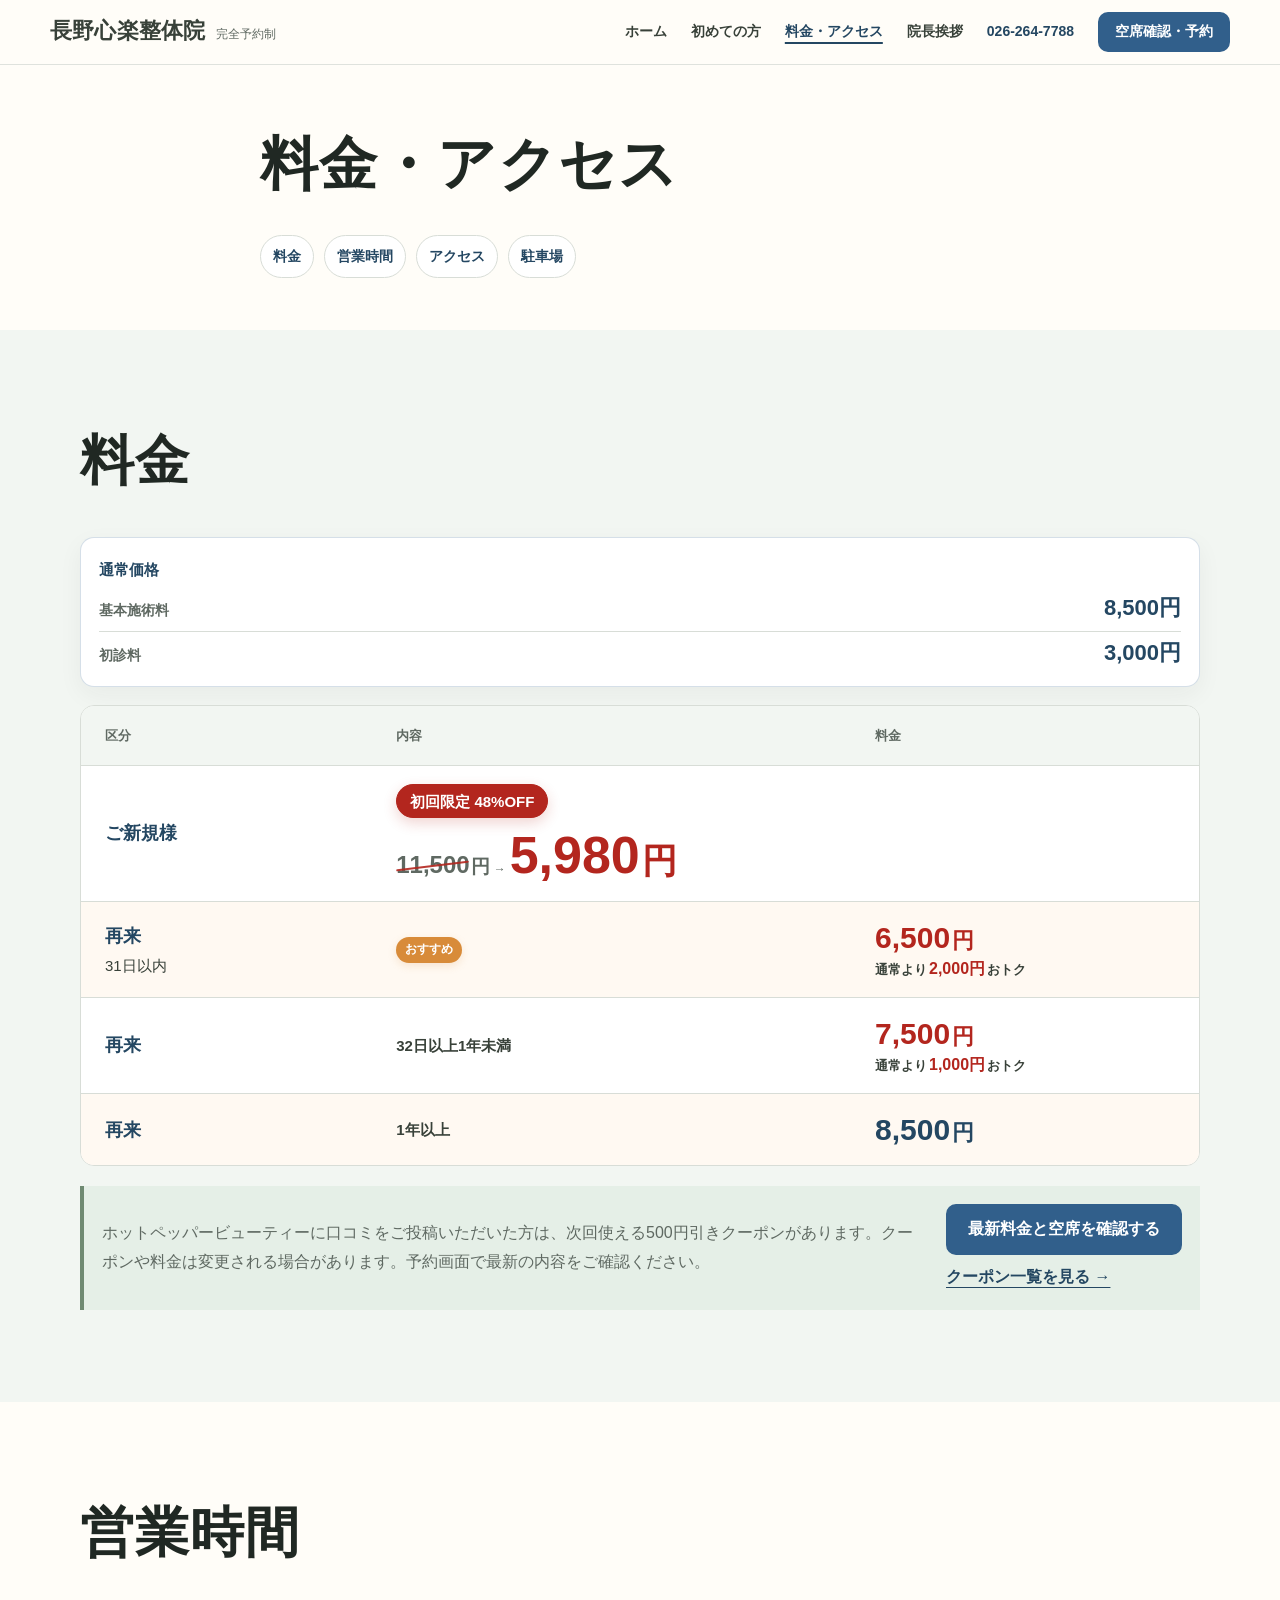
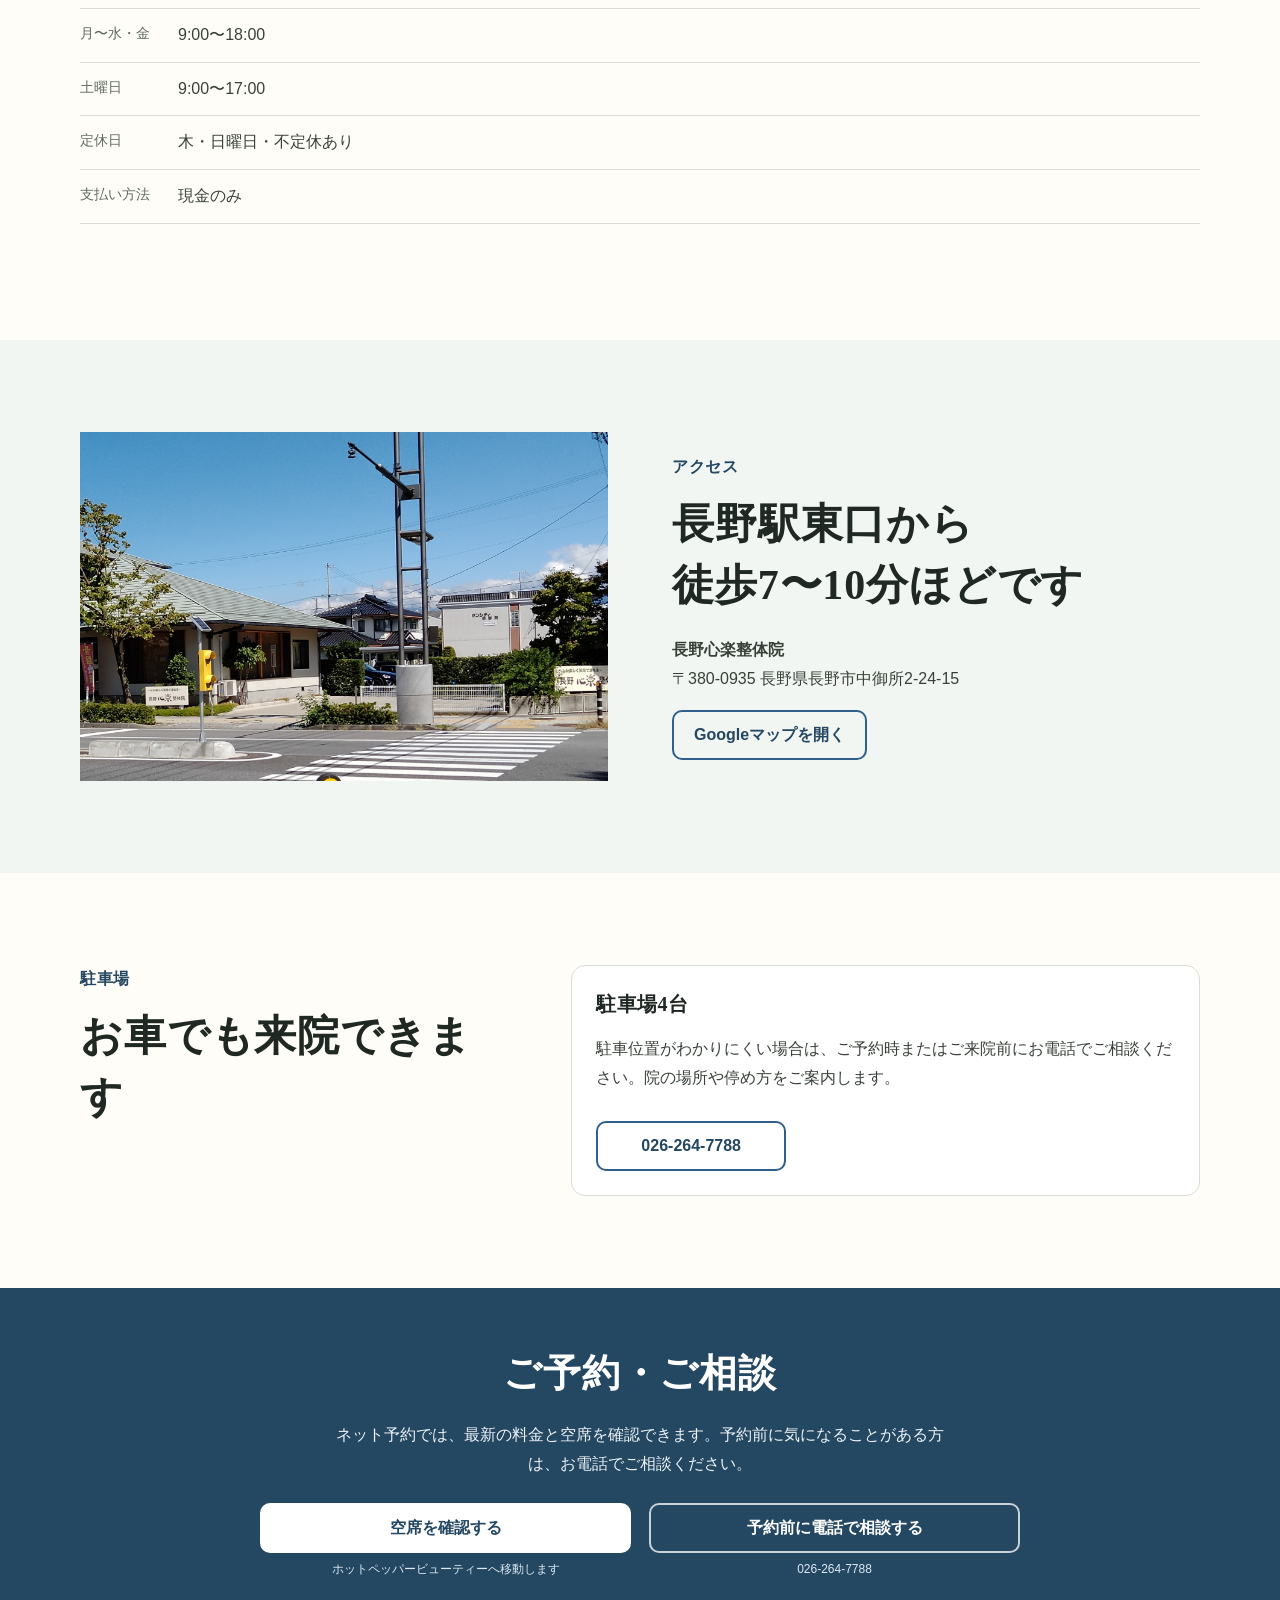
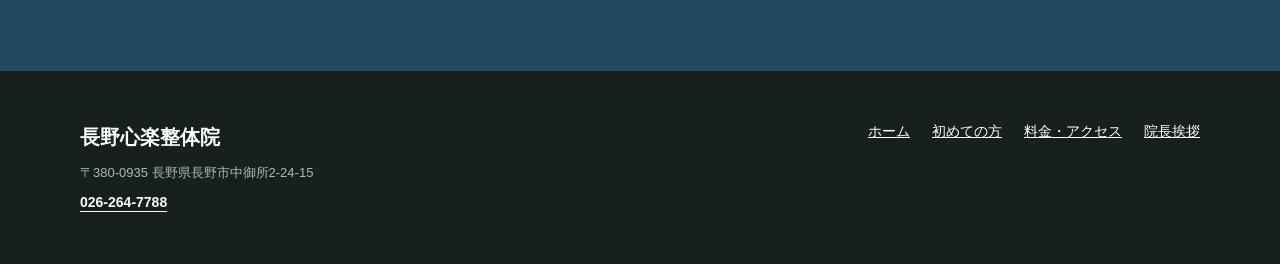
==== commit e639c298: "Add files via upload" ====
--- a/access.html
+++ b/access.html
@@ -5,7 +5,7 @@
   <meta name="viewport" content="width=device-width, initial-scale=1">
   <title>料金・アクセス｜長野心楽整体院</title>
   <meta name="description" content="長野心楽整体院の料金、営業時間、定休日、アクセス、駐車場をまとめています。長野駅東口から徒歩約7〜10分、駐車場4台。最新料金と空席はホットペッパービューティーで確認できます。">
-  <link rel="stylesheet" href="assets/css/site.css?v=20260627ba11">
+  <link rel="stylesheet" href="assets/css/site.css?v=20260627hero02">
   <meta name="robots" content="noindex, nofollow">
 </head>
 <body>
@@ -121,7 +121,7 @@
         <dl class="business-list detail-list">
           <div><dt>月〜水・金</dt><dd>9:00〜18:00</dd></div>
           <div><dt>土曜日</dt><dd>9:00〜17:00</dd></div>
-          <div><dt>定休日</dt><dd>木・日曜日・不定休</dd></div>
+          <div><dt>定休日</dt><dd>木・日曜日・不定休あり</dd></div>
           <div><dt>支払い方法</dt><dd>現金のみ</dd></div>
         </dl>
       </div>
--- a/assets/css/site.css
+++ b/assets/css/site.css
@@ -63,9 +63,9 @@
 .mobile-menu nav a:last-child { border-bottom: 0; }
 
 .hero-grid { display: grid; gap: 28px; }
-.hero-cover-section { padding-top: 18px; }
-.hero-cover-layout { display: grid; gap: 0; }
-.hero-cover { margin: 0; overflow: hidden; border-radius: 18px; box-shadow: var(--shadow); background: white; }
+.hero-cover-section { padding-top: 18px; padding-bottom: 24px; }
+.hero-cover-layout { display: grid; gap: 0; width: min(100% - 16px, 1180px); }
+.hero-cover { margin: 0; overflow: hidden; border-radius: 12px; box-shadow: var(--shadow); background: white; }
 .hero-cover img { width: 100%; height: auto; }
 .hero-actions { display: grid; gap: 8px; }
 .hero-visual { margin: 0; overflow: hidden; border-radius: 22px; box-shadow: var(--shadow); }
@@ -381,7 +381,7 @@
   .section { padding: 92px 0; }
   .section-compact { padding: 48px 0 62px; }
   .hero-cover-section { padding-top: 34px; }
-  .hero-cover-layout { width: min(1180px, calc(100% - 40px)); gap: 0; }
+  .hero-cover-layout { width: min(1280px, calc(100% - 24px)); gap: 0; }
   .hero-cover { border-radius: 24px; }
   .hero-actions { max-width: 560px; margin-inline: auto; }
   .hero-grid { grid-template-columns: 1.05fr .95fr; align-items: center; gap: 54px; }
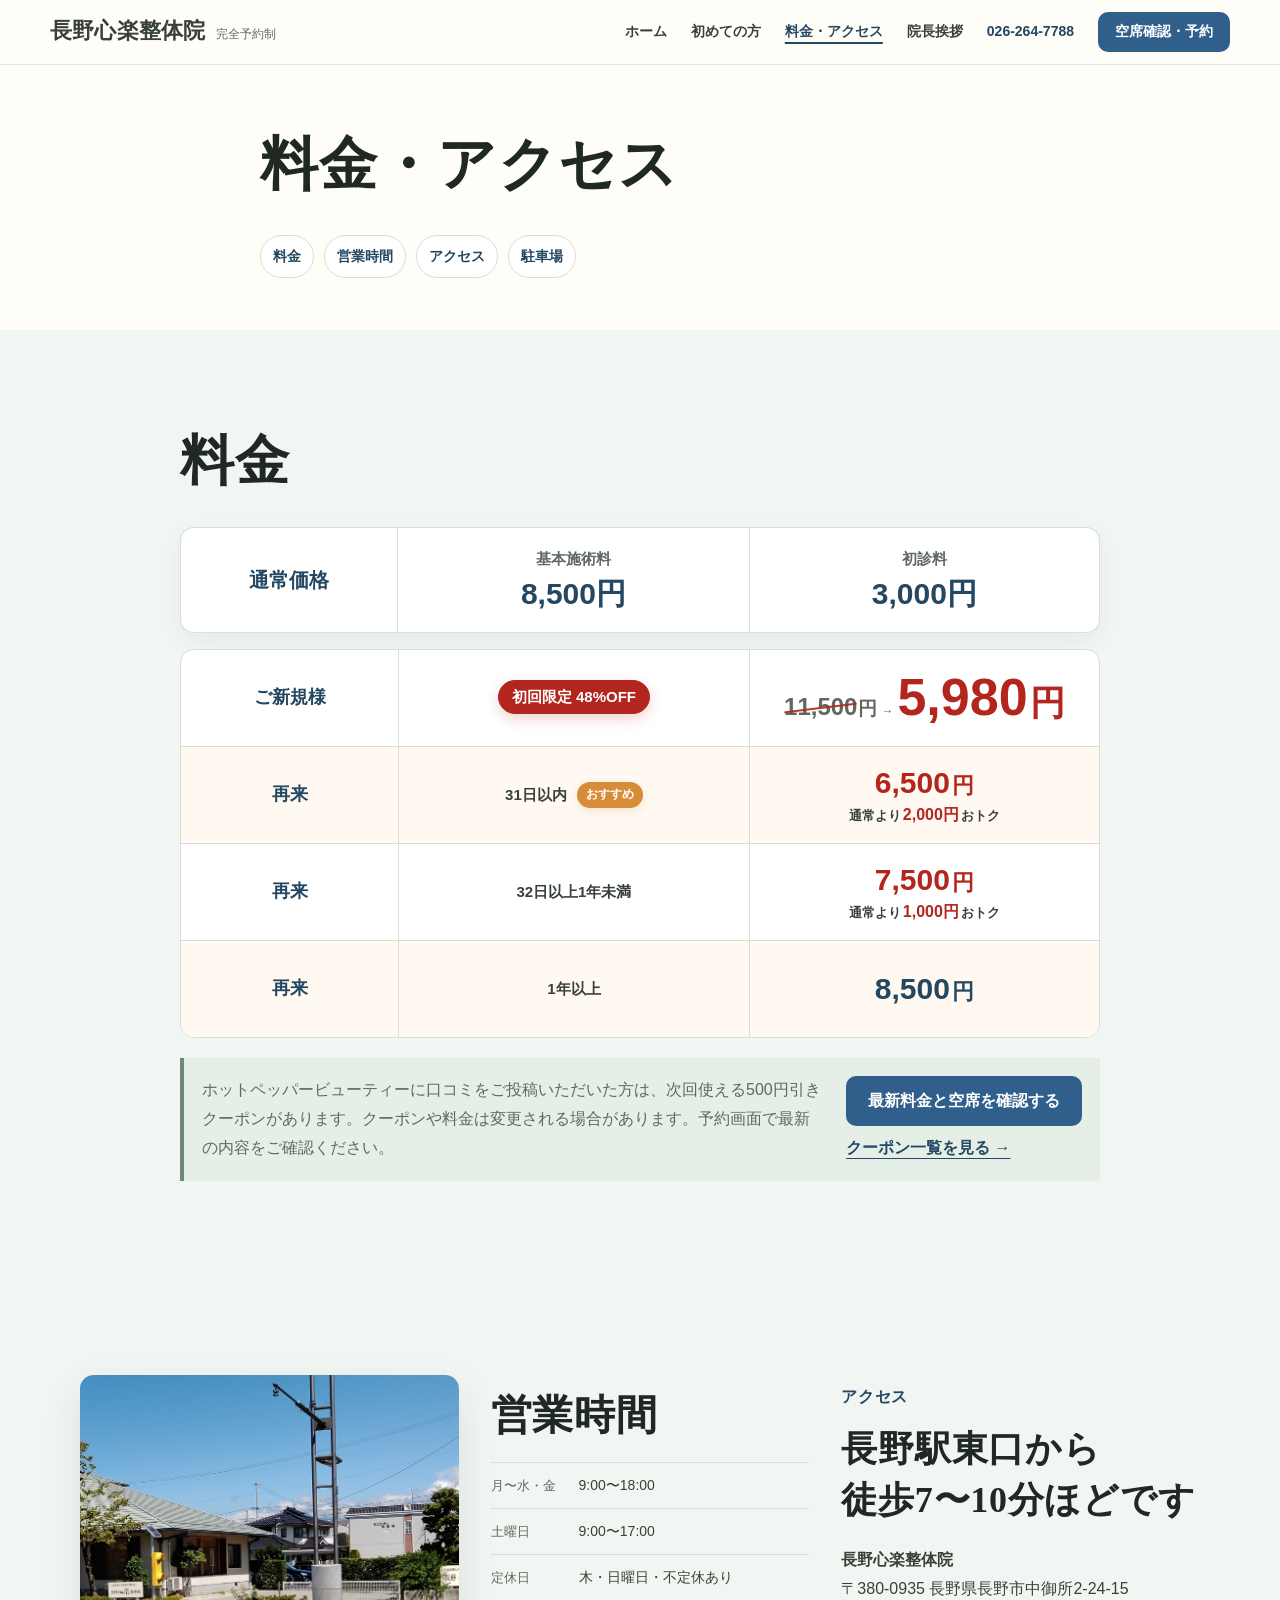
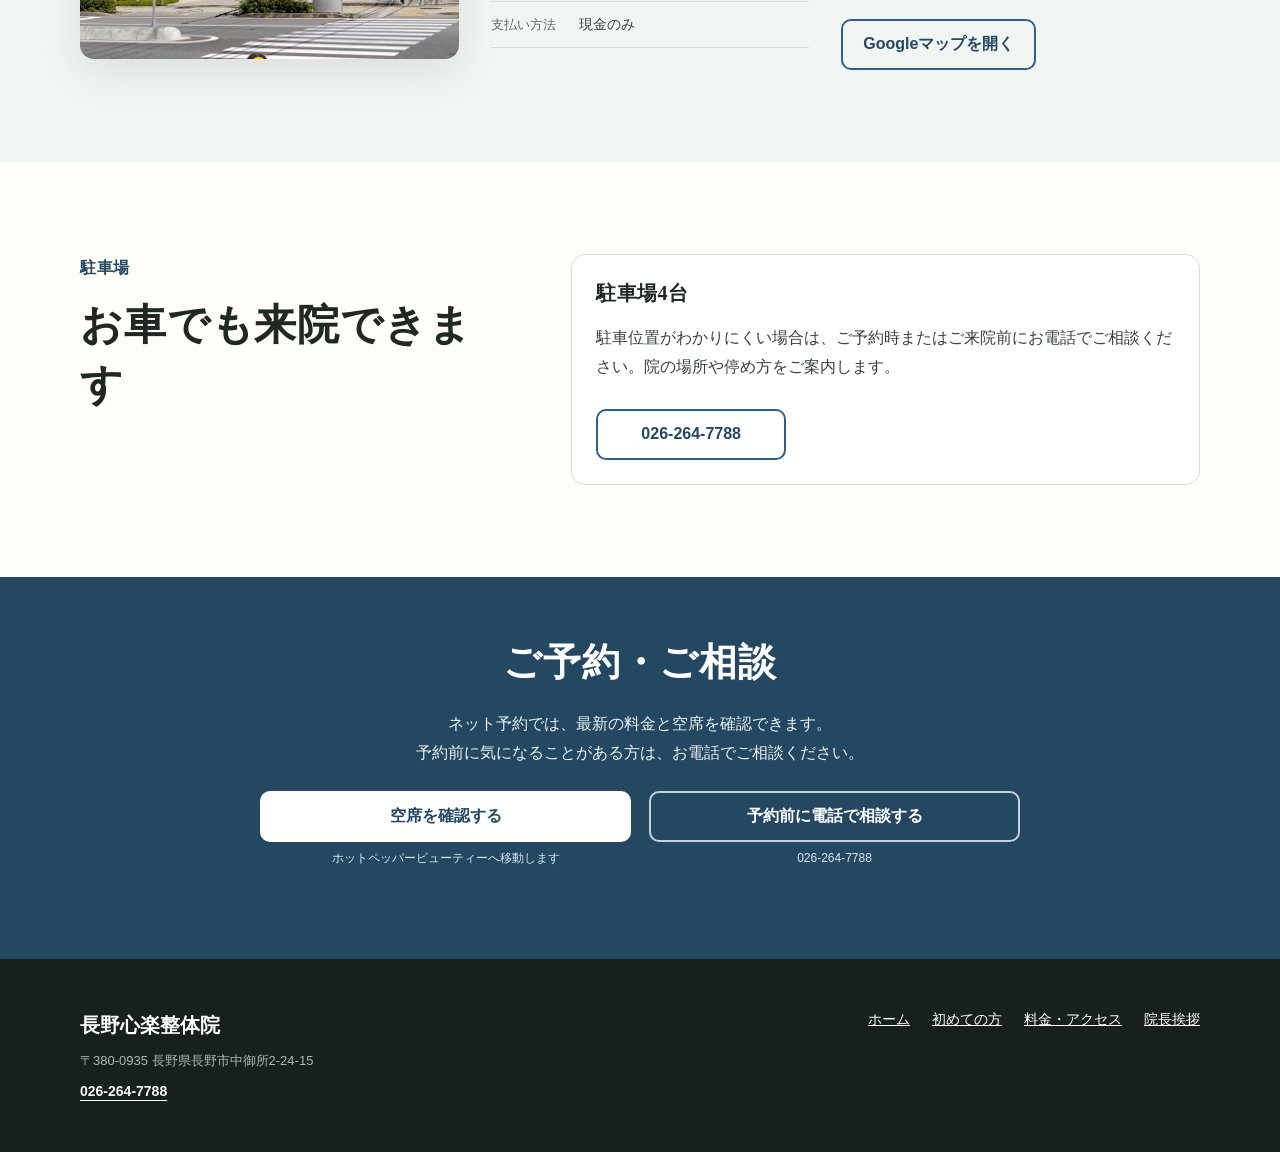
==== commit b4ddfc5a: "Add files via upload" ====
--- a/access.html
+++ b/access.html
@@ -1,12 +1,89 @@
-<!doctype html>
+﻿<!doctype html>
 <html lang="ja">
 <head>
   <meta charset="utf-8">
   <meta name="viewport" content="width=device-width, initial-scale=1">
-  <title>料金・アクセス｜長野心楽整体院</title>
-  <meta name="description" content="長野心楽整体院の料金、営業時間、定休日、アクセス、駐車場をまとめています。長野駅東口から徒歩約7〜10分、駐車場4台。最新料金と空席はホットペッパービューティーで確認できます。">
-  <link rel="stylesheet" href="assets/css/site.css?v=20260627hero02">
-  <meta name="robots" content="noindex, nofollow">
+  <meta name="robots" content="noindex,nofollow">
+  <title>料金・アクセス｜長野駅東口近くの整体院 長野心楽整体院</title>
+  <meta name="description" content="長野心楽整体院の料金、初回限定価格、営業時間、定休日、駐車場、長野駅東口からのアクセスを掲載。最新料金と空席はホットペッパービューティーで確認できます。">
+  <link rel="canonical" href="https://www.ne.jp/asahi/karada/raku-raku/access.html">
+  <link rel="stylesheet" href="assets/css/site.css?v=20260630homeprice07">
+  <script type="application/ld+json">
+  {
+    "@context": "https://schema.org",
+    "@graph": [
+      {
+        "@type": ["LocalBusiness", "HealthAndBeautyBusiness"],
+        "@id": "https://www.ne.jp/asahi/karada/raku-raku/index.html#clinic",
+        "name": "長野心楽整体院",
+        "url": "https://www.ne.jp/asahi/karada/raku-raku/index.html",
+        "image": [
+          "https://www.ne.jp/asahi/karada/raku-raku/assets/images/clinic-exterior.jpg",
+          "https://www.ne.jp/asahi/karada/raku-raku/assets/images/director-portrait-20260628-hq.jpg"
+        ],
+        "description": "長野市中御所の完全予約制整体院。院長がカウンセリングから施術まで一人で担当します。",
+        "telephone": "+81-26-264-7788",
+        "address": {
+          "@type": "PostalAddress",
+          "postalCode": "380-0935",
+          "addressRegion": "長野県",
+          "addressLocality": "長野市",
+          "streetAddress": "中御所2-24-15",
+          "addressCountry": "JP"
+        },
+        "areaServed": {
+          "@type": "City",
+          "name": "長野市"
+        },
+        "hasMap": "https://www.google.com/maps/search/?api=1&query=%E9%95%B7%E9%87%8E%E7%9C%8C%E9%95%B7%E9%87%8E%E5%B8%82%E4%B8%AD%E5%BE%A1%E6%89%802-24-15%20%E9%95%B7%E9%87%8E%E5%BF%83%E6%A5%BD%E6%95%B4%E4%BD%93%E9%99%A2",
+        "openingHoursSpecification": [
+          {
+            "@type": "OpeningHoursSpecification",
+            "dayOfWeek": ["Monday", "Tuesday", "Wednesday", "Friday"],
+            "opens": "09:00",
+            "closes": "18:00"
+          },
+          {
+            "@type": "OpeningHoursSpecification",
+            "dayOfWeek": "Saturday",
+            "opens": "09:00",
+            "closes": "17:00"
+          }
+        ],
+        "priceRange": "初回5,980円、通常11,500円",
+        "paymentAccepted": "現金",
+        "amenityFeature": [
+          {
+            "@type": "LocationFeatureSpecification",
+            "name": "駐車場4台",
+            "value": true
+          }
+        ],
+        "sameAs": [
+          "https://beauty.hotpepper.jp/kr/slnH000488966/"
+        ]
+      },
+      {
+        "@type": "BreadcrumbList",
+        "@id": "https://www.ne.jp/asahi/karada/raku-raku/access.html#breadcrumb",
+        "itemListElement": [
+          {
+            "@type": "ListItem",
+            "position": 1,
+            "name": "ホーム",
+            "item": "https://www.ne.jp/asahi/karada/raku-raku/index.html"
+          },
+          {
+            "@type": "ListItem",
+            "position": 2,
+            "name": "料金・アクセス",
+            "item": "https://www.ne.jp/asahi/karada/raku-raku/access.html"
+          }
+        ]
+      }
+    ]
+  }
+  </script>
 </head>
 <body>
   <a class="skip-link" href="#main">本文へ移動</a>
@@ -53,7 +130,7 @@
     </section>
 
     <section class="section wash" id="price" aria-labelledby="price-title">
-      <div class="container">
+      <div class="container access-price-layout">
         <div class="section-heading access-section-heading">
           <h2 id="price-title">料金</h2>
         </div>
@@ -67,11 +144,6 @@
         </div>
 
         <div class="price-table" role="table" aria-label="料金表">
-          <div class="price-row price-row-head" role="row">
-            <span role="columnheader">区分</span>
-            <span role="columnheader">内容</span>
-            <span role="columnheader">料金</span>
-          </div>
           <div class="price-row price-row-offer" role="row">
             <div class="price-plan-cell" role="cell"><strong>ご新規様</strong></div>
             <div class="price-detail-cell" role="cell"><span class="discount-badge price-table-badge">初回限定 48%OFF</span></div>
@@ -84,8 +156,8 @@
             </div>
           </div>
           <div class="price-row price-row-popular price-row-coupon" role="row">
-            <div class="price-plan-cell" role="cell"><strong>再来</strong><span>31日以内</span></div>
-            <div class="price-detail-cell" role="cell"><span class="popular-badge">おすすめ</span></div>
+            <div class="price-plan-cell" role="cell"><strong>再来</strong><span class="price-plan-note">31日以内</span></div>
+            <div class="price-detail-cell" role="cell"><span class="price-detail-note">31日以内</span><span class="popular-badge">おすすめ</span></div>
             <div class="price-cell" role="cell">
               <strong class="coupon-price"><span class="price-number">6,500</span><span class="price-yen">円</span></strong>
               <small class="savings-line"><span>通常より</span><strong>2,000円</strong><span>おトク</span></small>
@@ -113,26 +185,21 @@
       </div>
     </section>
 
-    <section class="section" id="hours" aria-labelledby="hours-title">
-      <div class="container">
-        <div class="section-heading access-section-heading">
-          <h2 id="hours-title">営業時間</h2>
-        </div>
-        <dl class="business-list detail-list">
-          <div><dt>月〜水・金</dt><dd>9:00〜18:00</dd></div>
-          <div><dt>土曜日</dt><dd>9:00〜17:00</dd></div>
-          <div><dt>定休日</dt><dd>木・日曜日・不定休あり</dd></div>
-          <div><dt>支払い方法</dt><dd>現金のみ</dd></div>
-        </dl>
-      </div>
-    </section>
-
-    <section class="section wash access-page" id="route" aria-labelledby="route-title">
-      <div class="container access-grid">
-        <figure>
+    <section class="section wash access-page access-overview-section" id="hours" aria-labelledby="hours-title">
+      <div class="container access-overview-grid">
+        <figure class="access-overview-photo">
           <img src="assets/images/clinic-exterior.jpg" width="1752" height="1159" loading="lazy" alt="交差点から見た長野心楽整体院の建物と看板">
         </figure>
-        <div>
+        <div class="access-hours-card">
+          <h2 id="hours-title">営業時間</h2>
+          <dl class="business-list detail-list">
+            <div><dt>月〜水・金</dt><dd>9:00〜18:00</dd></div>
+            <div><dt>土曜日</dt><dd>9:00〜17:00</dd></div>
+            <div><dt>定休日</dt><dd>木・日曜日・不定休あり</dd></div>
+            <div><dt>支払い方法</dt><dd>現金のみ</dd></div>
+          </dl>
+        </div>
+        <div class="access-route-copy" id="route">
           <p class="eyebrow">アクセス</p>
           <h2 id="route-title">長野駅東口から<br>徒歩7〜10分ほどです</h2>
           <p><strong>長野心楽整体院</strong><br>〒380-0935 長野県長野市中御所2-24-15</p>
@@ -141,7 +208,6 @@
           </div>
         </div>
       </div>
-
     </section>
 
     <section class="section" id="parking" aria-labelledby="parking-title">
@@ -161,7 +227,7 @@
     <section class="final-cta compact-final-cta" aria-labelledby="final-cta-title">
       <div class="container narrow">
         <h2 class="compact-final-title" id="final-cta-title">ご予約・ご相談</h2>
-        <p>ネット予約では、最新の料金と空席を確認できます。予約前に気になることがある方は、お電話でご相談ください。</p>
+        <p>ネット予約では、最新の料金と空席を確認できます。<br class="final-cta-break">予約前に気になることがある方は、お電話でご相談ください。</p>
         <div class="final-actions">
           <div><a class="button button-light" href="https://beauty.hotpepper.jp/CSP/kr/reserve/?storeId=H000488966" target="_blank" rel="noopener noreferrer">空席を確認する</a><span>ホットペッパービューティーへ移動します</span></div>
           <div><a class="button button-ghost" href="tel:0262647788">予約前に電話で相談する</a><span>026-264-7788</span></div>
@@ -192,3 +258,11 @@
   </nav>
 </body>
 </html>
+
+
+
+
+
+
+
+
--- a/assets/css/site.css
+++ b/assets/css/site.css
@@ -36,6 +36,7 @@
 a { color: inherit; }
 button, summary, a { -webkit-tap-highlight-color: transparent; }
 a:focus-visible, summary:focus-visible { outline: 3px solid var(--lamp); outline-offset: 4px; }
+.text-nowrap { white-space: nowrap; }
 .skip-link { position: fixed; z-index: 100; top: 8px; left: 8px; padding: 8px 14px; transform: translateY(-150%); background: var(--ink); color: white; }
 .skip-link:focus { transform: translateY(0); }
 
@@ -64,9 +65,12 @@
 
 .hero-grid { display: grid; gap: 28px; }
 .hero-cover-section { padding-top: 18px; padding-bottom: 24px; }
-.hero-cover-layout { display: grid; gap: 0; width: min(100% - 16px, 1180px); }
+.hero-cover-layout { display: grid; gap: 14px; width: min(100% - 16px, 1180px); }
 .hero-cover { margin: 0; overflow: hidden; border-radius: 12px; box-shadow: var(--shadow); background: white; }
 .hero-cover img { width: 100%; height: auto; }
+.hero-cover-copy { display: grid; gap: 8px; padding: 2px 4px 0; text-align: center; }
+.hero-cover-copy h1 { margin: 0; color: #1f3429; font-size: 24px; line-height: 1.38; letter-spacing: 0; }
+.hero-cover-copy p { max-width: 760px; margin: 0 auto; color: #4a5a51; font-size: 15px; line-height: 1.8; }
 .hero-actions { display: grid; gap: 8px; }
 .hero-visual { margin: 0; overflow: hidden; border-radius: 22px; box-shadow: var(--shadow); }
 .hero-visual img { width: 100%; height: clamp(190px, 56vw, 300px); object-fit: cover; object-position: 64% 48%; }
@@ -82,14 +86,22 @@
 .page-title p:last-child { margin: 0; color: var(--muted); font-size: 17px; }
 .page-title-photo { margin: 26px 0 0; overflow: hidden; border-radius: 16px; background: var(--white); box-shadow: var(--shadow); }
 .page-title-photo img { width: 100%; aspect-ratio: 4 / 3; object-fit: cover; object-position: center; }
+.first-visit-intro { padding: 58px 0 34px; }
+.first-visit-intro .page-label-title { margin-bottom: 18px; }
+.first-visit-intro .first-visit-lead { max-width: 720px; color: var(--body-text); font-size: clamp(16px, 4.2vw, 18px); line-height: 1.9; }
+.first-policy-section { padding-top: 50px; }
 .profile-hero { padding-bottom: 62px; }
 .profile-hero-grid { display: grid; gap: 32px; align-items: center; }
+.profile-hero-copy { max-width: 560px; }
 .profile-main-title { margin-bottom: 20px; font-size: clamp(42px, 12vw, 58px); }
-.profile-hero .profile-main-title { margin-bottom: 0; }
+.profile-hero .profile-main-title { margin-bottom: 18px; }
+.profile-hero-lead { max-width: 520px; color: var(--body-text); font-size: clamp(16px, 4.2vw, 18px); line-height: 1.95; }
+.profile-hero .profile-hero-name { margin-top: 22px; color: var(--muted); font-size: 14px; line-height: 1.7; }
+.profile-hero .profile-hero-name strong { color: var(--clinic-blue-dark); font-size: 20px; letter-spacing: 0.04em; }
 .profile-hero figure { margin: 0; max-width: 420px; }
 .profile-hero figure img { width: 100%; border-radius: 20px; box-shadow: var(--shadow); object-fit: cover; object-position: center top; }
-.profile-greeting-photo { width: min(100%, 340px); justify-self: center; }
-.profile-hero .profile-greeting-photo img { width: 100%; height: auto; aspect-ratio: 1 / 1; object-fit: cover; object-position: center center; }
+.profile-hero .profile-greeting-photo { width: min(100%, 520px); max-width: none; justify-self: center; }
+.profile-hero .profile-greeting-photo img { width: 100%; height: auto; aspect-ratio: auto; object-fit: contain; object-position: center; }
 .access-title h1 { margin-bottom: 0; font-size: clamp(40px, 11vw, 58px); }
 .access-section-heading { margin-bottom: 24px; }
 .access-section-heading h2 { margin-bottom: 0; font-size: clamp(38px, 10vw, 54px); }
@@ -122,18 +134,24 @@
 .section-heading-tight { margin-bottom: 24px; }
 .section-heading > p:last-child { max-width: 720px; color: var(--muted); }
 .principles .section-heading > p { max-width: 720px; color: var(--body-text); }
+.policy-title-block { display: grid; gap: 22px; align-content: start; }
+.policy-content { display: grid; gap: 24px; }
 .policy-list { display: grid; gap: 18px; }
 .policy-list article { padding-bottom: 18px; border-bottom: 1px solid var(--line); }
 .policy-list article:last-child { padding-bottom: 0; border-bottom: 0; }
 .policy-list h3 { margin-bottom: 6px; }
 .policy-list p { margin: 0; color: var(--body-text); }
+.policy-support-photo { margin: 0; overflow: hidden; border-radius: 14px; background: var(--white); box-shadow: var(--shadow); }
+.policy-support-photo img { width: 100%; aspect-ratio: 16 / 9; object-fit: cover; object-position: center 45%; }
 .greeting-copy p,
 .story-copy p { color: var(--body-text); }
 .greeting-copy p:first-child,
 .story-copy p:first-child { margin-top: 0; }
-.profile-greeting-section { padding-top: 24px; }
-.profile-greeting-section .split-heading { grid-template-columns: 1fr; gap: 0; }
-.profile-greeting-copy { max-width: 760px; }
+.profile-greeting-section { padding-top: 42px; padding-bottom: 64px; }
+.profile-greeting-section .split-heading { grid-template-columns: 1fr; justify-items: center; gap: 0; }
+.profile-greeting-copy { width: min(100%, 820px); max-width: 820px; margin-inline: auto; padding: clamp(28px, 6vw, 52px); border: 1px solid rgba(49, 95, 139, 0.16); border-radius: 8px; background: linear-gradient(180deg, rgba(255, 253, 248, 0.98), rgba(255, 250, 241, 0.96)); box-shadow: 0 18px 46px rgba(32, 40, 35, 0.08); }
+.profile-greeting-copy p { max-width: 680px; margin-inline: auto; line-height: 2.05; }
+.profile-greeting-copy p:last-child { margin-bottom: 0; }
 .profile-greeting-copy p:first-child { color: var(--ink); font-family: var(--font-display); font-size: clamp(24px, 6.6vw, 32px); line-height: 1.65; }
 .policy-section-title { margin-bottom: 18px; font-size: clamp(31px, 7.8vw, 42px); }
 .policy-name-photo { width: 100%; margin: 0; }
@@ -142,8 +160,6 @@
 .section-label-title { margin-bottom: 22px; color: var(--ink); font-size: clamp(31px, 7.8vw, 42px); }
 .split-heading .section-label-title { margin-bottom: 0; }
 .section-lead { margin: -8px 0 0; color: var(--muted); font-size: 16px; line-height: 1.75; }
-.signature { margin-top: 28px; color: var(--ink); }
-.signature strong { font-size: 22px; }
 .profile-block figure { overflow: hidden; border-radius: 18px; box-shadow: var(--shadow); }
 .profile-block figure img { width: 100%; aspect-ratio: 4 / 3; object-fit: cover; object-position: center; }
 .profile-facts { margin: 24px 0 0; border-top: 1px solid var(--line); }
@@ -168,9 +184,15 @@
 
 .concern-illustration { margin: -8px auto 22px; overflow: hidden; max-width: 520px; border-radius: 16px; box-shadow: 0 12px 32px rgba(32, 40, 35, 0.08); background: white; }
 .concern-illustration img { width: 100%; height: auto; }
-.concern-list { margin: 0 0 36px; padding: 0; list-style: none; display: grid; gap: 10px; }
-.concern-list li { position: relative; padding: 13px 12px 13px 42px; background: white; border: 1px solid var(--line); border-radius: 10px; }
-.concern-list li::before { content: ""; position: absolute; left: 16px; top: 21px; width: 12px; height: 7px; border-left: 2px solid var(--clinic-blue); border-bottom: 2px solid var(--clinic-blue); transform: rotate(-45deg); }
+.concern-list { overflow: hidden; margin: 0; padding: 0; list-style: none; display: grid; border: 1px solid var(--line); border-radius: 8px; background: var(--white); }
+.concern-list li { position: relative; min-height: 38px; padding: 8px 10px 8px 42px; border-bottom: 1px solid rgba(216, 221, 215, 0.9); color: var(--body-text); font-size: 14px; line-height: 1.55; }
+.concern-list li:nth-child(odd) { background: var(--white); }
+.concern-list li:nth-child(even) { background: #fff9f2; }
+.concern-list li:last-child { border-bottom: 0; }
+.concern-list li::before { content: ""; position: absolute; left: 12px; top: 50%; width: 15px; height: 15px; box-sizing: border-box; border: 1.5px solid #78927c; border-radius: 3px; background: var(--paper); transform: translateY(-50%); }
+.concern-list li::after { content: ""; position: absolute; left: 16px; top: 50%; width: 7px; height: 4px; border-left: 2px solid var(--clinic-blue); border-bottom: 2px solid var(--clinic-blue); transform: translateY(-58%) rotate(-45deg); }
+.concern-closing { margin: 18px 0 40px; color: var(--ink); font-family: var(--font-display); font-size: clamp(24px, 6.4vw, 31px); font-weight: 800; line-height: 1.55; }
+.concern-closing + .section-action { margin-top: -18px; }
 .recommend-grid { display: grid; gap: 32px; align-items: center; }
 .recommend-grid figure { margin: 0; overflow: hidden; border-radius: 16px; box-shadow: var(--shadow); }
 .recommend-grid figure img { width: 100%; aspect-ratio: 4 / 3; object-fit: cover; object-position: center; }
@@ -205,25 +227,28 @@
 .notice-list li::before { counter-increment: notice; content: counter(notice); position: absolute; left: 16px; top: 16px; width: 22px; height: 22px; display: grid; place-items: center; border-radius: 50%; background: #edf4ee; color: #5d7461; font-size: 12px; font-weight: 700; }
 .notice-list + * { margin-top: 0; }
 
-.price-panel { display: grid; gap: 28px; padding-block: 36px; border-block: 1px solid var(--line); }
+.price-section { padding-block: 56px 48px; }
+.price-section + .access { padding-top: 56px; }
+.price-panel { display: grid; gap: 24px; padding-block: 30px; border-block: 1px solid var(--line); }
 .price-panel h2 { margin-bottom: 6px; }
 .price-duration { margin: 0; color: var(--muted); }
 .price-block { display: flex; flex-direction: column; align-items: flex-start; gap: 4px; }
 .price-label, .table-regular-label { color: var(--muted); font-size: 13px; font-weight: 700; }
 .regular-price { color: var(--muted); text-decoration: line-through; }
-.regular-price-large { display: inline-flex; align-items: baseline; width: max-content; color: var(--clinic-blue-dark); font-size: clamp(32px, 9vw, 46px); line-height: 1.12; font-weight: 700; text-decoration: none; font-variant-numeric: tabular-nums; }
+.regular-price-large { display: inline-flex; align-items: baseline; width: max-content; color: var(--clinic-blue-dark); font-size: clamp(32px, 9vw, 46px); line-height: 1.12; font-weight: 700; text-decoration: none; font-variant-numeric: tabular-nums; white-space: nowrap; }
 .regular-number { position: relative; display: inline-block; }
 .regular-number::after { content: ""; position: absolute; left: 0; right: 0; top: 54%; height: 3px; border-radius: 999px; background: rgba(179, 38, 30, 0.9); transform: translateY(-50%) rotate(-7deg); transform-origin: center; }
 .regular-price-large small { font-size: 15px; }
 .price-breakdown { color: var(--muted); font-size: 13px; }
 .discount-badge { display: inline-flex; align-items: center; min-height: 30px; margin-top: 8px; padding: 3px 10px; border: 1px solid #f0b9bd; border-radius: 999px; background: var(--offer-pink); color: var(--offer-red-dark); font-size: 14px; font-weight: 800; line-height: 1.4; }
 .price-block strong { color: var(--clinic-blue-dark); font-size: clamp(42px, 12vw, 60px); line-height: 1.2; font-variant-numeric: tabular-nums; }
-.price-block .sale-price { color: var(--offer-red); font-size: clamp(48px, 14vw, 68px); }
+.price-block .sale-price { color: var(--offer-red); font-size: clamp(48px, 14vw, 68px); white-space: nowrap; }
 .price-block small { font-size: 16px; }
 .price-block > span:last-child:not(.discount-badge) { color: var(--muted); font-size: 13px; }
 .price-action { display: grid; gap: 10px; justify-items: start; }
 .price-action .button { width: 100%; }
 .price-action p { margin: 0; color: var(--muted); font-size: 13px; line-height: 1.7; }
+.price-primary-action { width: 100%; display: grid; gap: 8px; justify-items: start; }
 .price-phone-action { width: 100%; display: grid; gap: 8px; padding: 14px; border: 1px solid rgba(49, 95, 139, 0.22); border-radius: 12px; background: rgba(255, 255, 255, 0.72); }
 .price-phone-action span { color: var(--muted); font-size: 13px; font-weight: 700; }
 .price-phone-number { color: var(--clinic-blue-dark); font-size: 24px; font-weight: 800; line-height: 1.1; text-decoration-thickness: 1px; text-underline-offset: 5px; font-variant-numeric: tabular-nums; }
@@ -307,6 +332,11 @@
 .access figure img { border-radius: 14px; box-shadow: var(--shadow); }
 .access-page figure { margin: 0; }
 .access-page .access-grid figure { width: min(100%, 620px); }
+.access-overview-grid { display: grid; gap: 28px; align-items: start; }
+.access-overview-photo img { width: 100%; aspect-ratio: 4 / 3; object-fit: cover; object-position: center; border-radius: 14px; box-shadow: var(--shadow); }
+.access-hours-card h2 { margin-bottom: 18px; }
+.access-route-copy h2 { font-size: clamp(30px, 7.6vw, 42px); line-height: 1.35; }
+.access-route-copy p { margin-top: 18px; }
 .business-list { margin: 24px 0; }
 .business-list div { display: grid; grid-template-columns: 84px 1fr; gap: 14px; padding: 12px 0; border-top: 1px solid var(--line); }
 .business-list div:last-child { border-bottom: 1px solid var(--line); }
@@ -333,8 +363,7 @@
 .before-after-card { overflow: hidden; border: 1px solid var(--line); border-radius: 8px; background: var(--white); box-shadow: 0 10px 28px rgba(32, 40, 35, 0.07); }
 .before-after-images { display: grid; grid-template-columns: repeat(2, minmax(0, 1fr)); gap: 1px; background: var(--line); }
 .before-after-images figure { position: relative; margin: 0; min-width: 0; overflow: hidden; background: var(--wash); }
-.before-after-images img { width: 100%; aspect-ratio: 3 / 4; object-fit: cover; object-position: center; }
-.before-after-card-featured .before-after-images img { aspect-ratio: 3 / 3.55; }
+.before-after-images img { width: 100%; aspect-ratio: 3 / 3.55; object-fit: cover; object-position: center; }
 .before-after-images span { position: absolute; top: 8px; left: 8px; z-index: 2; min-height: 26px; display: inline-flex; align-items: center; padding: 3px 9px; border-radius: 999px; background: rgba(255, 253, 248, 0.92); color: var(--clinic-blue-dark); font-size: 12px; font-weight: 900; line-height: 1.2; box-shadow: 0 3px 10px rgba(32, 40, 35, 0.12); }
 .before-after-copy { padding: 16px; }
 .before-after-copy h3 { margin-bottom: 4px; font-size: 19px; }
@@ -381,9 +410,23 @@
   .section { padding: 92px 0; }
   .section-compact { padding: 48px 0 62px; }
   .hero-cover-section { padding-top: 34px; }
-  .hero-cover-layout { width: min(1280px, calc(100% - 24px)); gap: 0; }
+  .hero-cover-layout { width: min(1000px, calc(100% - 24px)); gap: 18px; }
   .hero-cover { border-radius: 24px; }
+  .hero-cover-copy { padding-top: 2px; }
+  .hero-cover-copy h1 { font-size: 36px; line-height: 1.32; }
+  .hero-cover-copy p { font-size: 17px; line-height: 1.85; }
   .hero-actions { max-width: 560px; margin-inline: auto; }
+  #first-visit { padding-top: 72px; padding-bottom: 76px; }
+  #first-visit .narrow { width: min(1040px, calc(100% - 40px)); display: grid; grid-template-columns: minmax(0, 1fr) minmax(0, 1.05fr); column-gap: 28px; align-items: stretch; }
+  #first-visit .section-heading { grid-column: 1 / -1; margin-bottom: 22px; }
+  #first-visit .section-label-title { white-space: nowrap; }
+  #first-visit .section-label-title br { display: none; }
+  #first-visit .concern-illustration { grid-column: 1; align-self: stretch; max-width: none; margin: 0; }
+  #first-visit .concern-illustration img { height: 100%; object-fit: cover; object-position: center; }
+  #first-visit .concern-list { grid-column: 2; align-self: stretch; }
+  #first-visit .concern-list li { display: flex; align-items: center; }
+  #first-visit .concern-closing { grid-column: 1 / -1; margin: 24px 0 0; text-align: center; }
+  #first-visit .concern-closing + .section-action { grid-column: 1 / -1; justify-self: center; margin-top: 0; }
   .hero-grid { grid-template-columns: 1.05fr .95fr; align-items: center; gap: 54px; }
   .hero-visual { order: 2; border-radius: 24px; }
   .hero-copy { order: 1; }
@@ -391,31 +434,103 @@
   .fact-grid { grid-template-columns: repeat(4, 1fr); }
   .fact-grid div { min-height: 126px; border-right: 1px solid var(--line); border-bottom: 0; padding-inline: 20px; }
   .fact-grid div:last-child { border-right: 0; }
-  .profile-hero-grid { grid-template-columns: 1.1fr .75fr; gap: 64px; }
+  .first-visit-intro { padding: 70px 0 38px; }
+  .first-visit-intro .narrow { max-width: 920px; }
+  .first-visit-intro .page-label-title { margin-bottom: 20px; font-size: clamp(52px, 5vw, 64px); }
+  .first-visit-intro .first-visit-lead { font-size: 18px; line-height: 1.95; }
+  .first-policy-section { padding-top: 56px; }
+  .profile-hero { padding-top: 66px; padding-bottom: 58px; }
+  .profile-hero-grid { grid-template-columns: minmax(0, .95fr) minmax(300px, .72fr); gap: 44px; }
+  .profile-hero-copy { align-self: center; padding-left: clamp(8px, 2vw, 24px); }
+  .profile-hero .profile-main-title { font-size: clamp(48px, 4.8vw, 60px); }
+  .profile-hero-lead { font-size: 17px; line-height: 1.95; }
   .profile-hero figure { justify-self: end; }
+  .profile-hero .profile-greeting-photo { width: min(100%, 360px); }
   .principle-grid { grid-template-columns: repeat(3, 1fr); gap: 36px; }
-  .concern-list { grid-template-columns: 1fr 1fr; }
   .recommend-grid { grid-template-columns: 1fr .86fr; gap: 64px; }
-  .flow-cards { grid-template-columns: repeat(2, 1fr); }
-  .flow-cards li:first-child { grid-column: 1 / -1; grid-template-columns: .86fr 1fr; align-items: stretch; }
-  .flow-cards li:first-child img { height: 100%; aspect-ratio: auto; }
-  .price-panel { grid-template-columns: .9fr .8fr 1.15fr; align-items: center; }
-  .price-row { grid-template-columns: .75fr 1.25fr .8fr; align-items: center; padding: 18px 24px; }
+  .flow-cards { grid-template-columns: 1fr; gap: 20px; }
+  .flow-cards li { grid-template-columns: minmax(280px, 420px) minmax(0, 1fr); align-items: stretch; }
+  .flow-cards figure { height: 240px; min-height: 0; }
+  .flow-cards img { height: 100%; aspect-ratio: auto; }
+  .price-section { padding-block: 52px 44px; }
+  .price-section + .access { padding-top: 52px; }
+  .price-panel { grid-template-columns: minmax(220px, .85fr) minmax(330px, 1fr); align-items: center; column-gap: 32px; row-gap: 18px; padding-block: 24px; }
+  .price-panel h2 { white-space: nowrap; }
+  .price-panel > div:first-child { justify-self: center; text-align: center; }
+  .price-panel .price-block { justify-self: center; align-items: center; text-align: center; }
+  .price-action { grid-column: 1 / -1; grid-template-columns: minmax(280px, 1fr) minmax(280px, 1fr); align-items: start; gap: 10px 18px; width: min(100%, 920px); justify-self: center; }
+  .price-primary-action .button,
+  .price-phone-action .button { min-height: 58px; display: inline-flex; align-items: center; justify-content: center; }
+  .price-primary-action .text-link { justify-self: center; }
+  .price-phone-action { padding: 0; border: 0; background: transparent; border-radius: 0; gap: 8px; justify-items: stretch; }
+  .price-phone-action .button { order: -1; }
+  .price-phone-action span,
+  .price-phone-number { justify-self: center; text-align: center; }
+  .price-phone-number { font-size: 22px; }
+  .access-price-layout { max-width: 920px; }
+  .access-price-layout .section-heading { margin-bottom: 26px; }
+  .access-price-layout .standard-price-card { display: grid; grid-template-columns: minmax(140px, .62fr) repeat(2, minmax(0, 1fr)); gap: 0; align-items: stretch; margin-bottom: 16px; padding: 0; }
+  .access-price-layout .standard-price-title { display: grid; place-items: center; margin: 0; padding: 22px 20px; border-right: 1px solid var(--line); color: var(--clinic-blue-dark); font-size: 20px; white-space: nowrap; }
+  .access-price-layout .standard-price-list { display: contents; }
+  .access-price-layout .standard-price-list div { display: grid; grid-template-columns: 1fr; justify-items: center; align-content: center; gap: 8px; min-width: 0; min-height: 104px; padding: 20px 28px; border-top: 0; white-space: nowrap; }
+  .access-price-layout .standard-price-list div + div { border-left: 1px solid var(--line); }
+  .access-price-layout .standard-price-list dt { font-size: 15px; line-height: 1.35; }
+  .access-price-layout .standard-price-list dd { font-size: 30px; line-height: 1.1; letter-spacing: 0; }
+  .price-row { grid-template-columns: minmax(140px, .62fr) minmax(0, 1fr) minmax(0, 1fr); align-items: stretch; gap: 0; padding: 0; }
   .price-row-head { display: grid; }
+  .price-row > div { min-height: 96px; padding: 18px 20px; align-content: center; justify-items: center; text-align: center; }
+  .price-row > div + div { border-left: 1px solid var(--line); }
+  .price-row .price-plan-note { display: none; }
+  .price-row .price-detail-cell { align-content: center; justify-items: center; }
   .price-row .price-plan-cell span { font-size: 15px; white-space: nowrap; }
   .price-row .price-row-spacer { display: block; }
   .price-row .price-cell { grid-column: 3; }
   .price-row div:nth-child(2) { grid-column: auto; order: 0; }
-  .price-row div:last-child { justify-items: start; text-align: left; }
+  .price-row div:last-child { justify-items: center; text-align: center; }
   .price-note { display: grid; grid-template-columns: 1fr auto; gap: 22px; align-items: center; }
   .price-note p { margin: 0; }
   .director-grid { grid-template-columns: minmax(280px, .75fr) 1.25fr; gap: 72px; }
   .split-heading { grid-template-columns: .8fr 1.2fr; gap: 72px; align-items: start; }
+  .reservation-layout { max-width: 1040px; grid-template-columns: 1fr; gap: 28px; }
+  .reservation-layout .reservation-boxes { grid-template-columns: repeat(2, minmax(0, 1fr)); gap: 20px; }
+  .reservation-layout .reservation-boxes article { display: flex; min-height: 0; flex-direction: column; align-items: flex-start; padding: 26px; }
+  .reservation-layout .reservation-boxes p { margin-bottom: 4px; }
+  .reservation-layout .reservation-actions { display: flex; flex-wrap: wrap; gap: 10px 14px; align-items: center; margin-top: 14px; }
+  .reservation-layout .reservation-actions .button,
+  .reservation-layout .reservation-actions .text-link { margin-top: 0; }
+  .reservation-layout .reservation-boxes article:first-child .button-outline { background: var(--clinic-blue-dark); color: white; }
+  .reservation-layout .reservation-boxes article:first-child .button-outline:hover { background: var(--clinic-blue); }
   .access-grid { grid-template-columns: 1fr 1fr; gap: 64px; }
+  .access-overview-grid { grid-template-columns: minmax(280px, .95fr) minmax(240px, .8fr) minmax(280px, .9fr); gap: 32px; align-items: center; }
+  .access-overview-photo img { min-height: 260px; }
+  .access-hours-card h2 { margin-bottom: 16px; font-size: clamp(32px, 3.2vw, 42px); }
+  .access-hours-card .business-list { margin: 0; }
+  .access-hours-card .business-list div { grid-template-columns: 78px 1fr; gap: 10px; padding: 11px 0; }
+  .access-hours-card .business-list dt { font-size: 13px; }
+  .access-hours-card .business-list dd { font-size: 14px; line-height: 1.6; }
+  .access-route-copy h2 { font-size: clamp(28px, 3vw, 36px); line-height: 1.42; }
+  .access-route-copy .inline-actions { grid-template-columns: 1fr; justify-items: start; }
   .inline-actions { grid-template-columns: auto 1fr; }
-  .before-after-card-featured { display: grid; grid-template-columns: minmax(0, 1.35fr) minmax(260px, .65fr); align-items: center; }
-  .before-after-card-featured .before-after-copy { padding: 24px; }
-  .before-after-grid { grid-template-columns: 1fr 1fr; }
+  .before-after-list,
+  .before-after-grid { gap: 20px; }
+  .before-after-showcase .before-after-grid { grid-template-columns: 1fr; }
+  .before-after-card {
+    display: grid;
+    grid-template-columns: minmax(0, 1.15fr) minmax(280px, .85fr);
+    align-items: stretch;
+  }
+  .before-after-images,
+  .before-after-images figure { min-height: 100%; }
+  .before-after-images img {
+    height: 100%;
+    min-height: 280px;
+    max-height: 360px;
+    aspect-ratio: auto;
+    object-fit: cover;
+  }
+  .before-after-copy { display: grid; align-content: center; padding: 26px 28px; }
+  .before-after-copy h3 { font-size: 20px; }
+  .before-after-copy p { font-size: 16px; line-height: 1.75; }
   .final-actions { grid-template-columns: 1fr 1fr; }
   .footer-grid { grid-template-columns: 1fr auto; align-items: start; }
 }
@@ -427,12 +542,24 @@
   .brand-name { font-size: 22px; }
   .mobile-booking-bar { display: none; }
   .site-footer { padding-bottom: 48px; }
+  #first-visit .concern-list li { padding: 10px 18px 10px 48px; font-size: 16px; line-height: 1.65; }
+  #first-visit .concern-list li br { display: none; }
+  #first-visit .concern-list li::before { left: 16px; }
+  #first-visit .concern-list li::after { left: 20px; }
 }
 
 @media (max-width: 719px) {
   body { padding-bottom: calc(116px + env(safe-area-inset-bottom)); }
   .section { padding: 56px 0; }
   .section-heading { margin-bottom: 28px; }
+  .first-visit-intro { padding: 44px 0 14px; }
+  .first-visit-intro .page-label-title { margin-bottom: 0; font-size: clamp(38px, 11vw, 48px); }
+  .first-visit-intro .first-visit-lead { display: none; }
+  .first-policy-section { padding-top: 30px; }
+  .profile-hero { padding-bottom: 22px; }
+  .profile-hero-lead,
+  .profile-hero-name { display: none; }
+  .profile-greeting-section { padding-top: 28px; }
   .profile-greeting-copy,
   .profile-greeting-copy p { min-width: 0; max-width: 100%; overflow-wrap: anywhere; }
   .price-row { grid-template-columns: minmax(0, 1fr) auto; gap: 7px 14px; padding: 16px; }
@@ -454,8 +581,8 @@
   .principle-photo img { aspect-ratio: 16 / 9; }
   .concern-list { margin-bottom: 26px; }
   .safety-note { margin-bottom: 26px; padding: 18px; }
-  .profile-hero .profile-greeting-photo { width: min(100%, 300px); }
-  .profile-hero .profile-greeting-photo img { aspect-ratio: 1 / 1; }
+  .profile-hero .profile-greeting-photo { width: 100%; max-width: none; justify-self: stretch; }
+  .profile-hero .profile-greeting-photo img { aspect-ratio: auto; object-fit: contain; object-position: center; }
   .profile-hero figure { width: min(100%, 320px); }
   .profile-hero figure img { aspect-ratio: 4 / 3; }
   .director figure img { aspect-ratio: 4 / 3; }
@@ -471,7 +598,11 @@
 }
 
 @media (max-width: 430px) {
+  .header-inner { gap: 8px; }
+  .brand { flex: 1 1 auto; max-width: calc(100% - 104px); }
+  .brand-name { display: block; max-width: 100%; overflow: hidden; font-size: 22px; text-overflow: clip; }
   .brand-note { display: none; }
+  .mobile-menu { flex: 0 0 auto; }
   .mobile-booking-offer { gap: 4px; padding-inline: 6px; }
   .mobile-offer-badge { padding-inline: 7px; font-size: 13px; }
   .mobile-offer-price { font-size: 11px; }
@@ -481,6 +612,8 @@
 @media (max-width: 360px) {
   .container, .narrow { width: min(100% - 32px, 1120px); }
   .header-inner { width: calc(100% - 24px); }
+  .brand-name { font-size: 20px; }
+  .mobile-menu summary { min-height: 44px; padding: 9px 10px; font-size: 14px; }
   .brand-note { display: none; }
   .mobile-booking-offer { flex-wrap: wrap; gap: 2px 4px; padding-inline: 6px; }
   .mobile-offer-badge { padding-inline: 6px; font-size: 12px; }
@@ -495,6 +628,7 @@
 }
 
 @media (max-width: 340px) {
+  .hero-cover-copy h1 { font-size: 20px; }
   .mobile-booking-offer { gap: 3px; padding-inline: 5px; }
   .mobile-offer-badge { padding-inline: 6px; font-size: 12px; }
   .mobile-offer-price { font-size: 11px; }
@@ -524,9 +658,14 @@
 }
 
 @media (min-width: 720px) {
-  .price-row-offer .price-plan-cell { grid-column: 1; grid-row: 1 / span 2; }
-  .price-row-offer .price-detail-cell { grid-column: 2 / -1; grid-row: 1; }
-  .price-row-offer .price-cell { grid-column: 2 / -1; grid-row: 2; }
+  .price-row-offer .price-plan-cell { grid-column: 1; grid-row: 1; }
+  .price-row-offer .price-detail-cell { grid-column: 2; grid-row: 1; }
+  .price-row-offer .price-cell { grid-column: 3; grid-row: 1; }
+  .price-row-offer .price-table-badge { justify-self: center; }
+  .price-row-offer .price-cell-offer { justify-items: center; text-align: center; }
+  .price-row-offer .offer-price-line { justify-content: center; }
+  .price-row-coupon .price-detail-cell { grid-template-columns: auto auto; align-items: center; justify-content: center; gap: 10px; }
+  .price-cell .savings-line { justify-content: center; }
 }
 
 @media (max-width: 719px) {
@@ -638,6 +777,9 @@
     justify-items: end;
     order: 0;
   }
+  .price-table .price-row.price-row-popular.price-row-coupon .price-detail-note {
+    display: none;
+  }
   .price-table .price-row.price-row-popular.price-row-coupon > .price-cell {
     grid-column: 2;
     grid-row: 2;
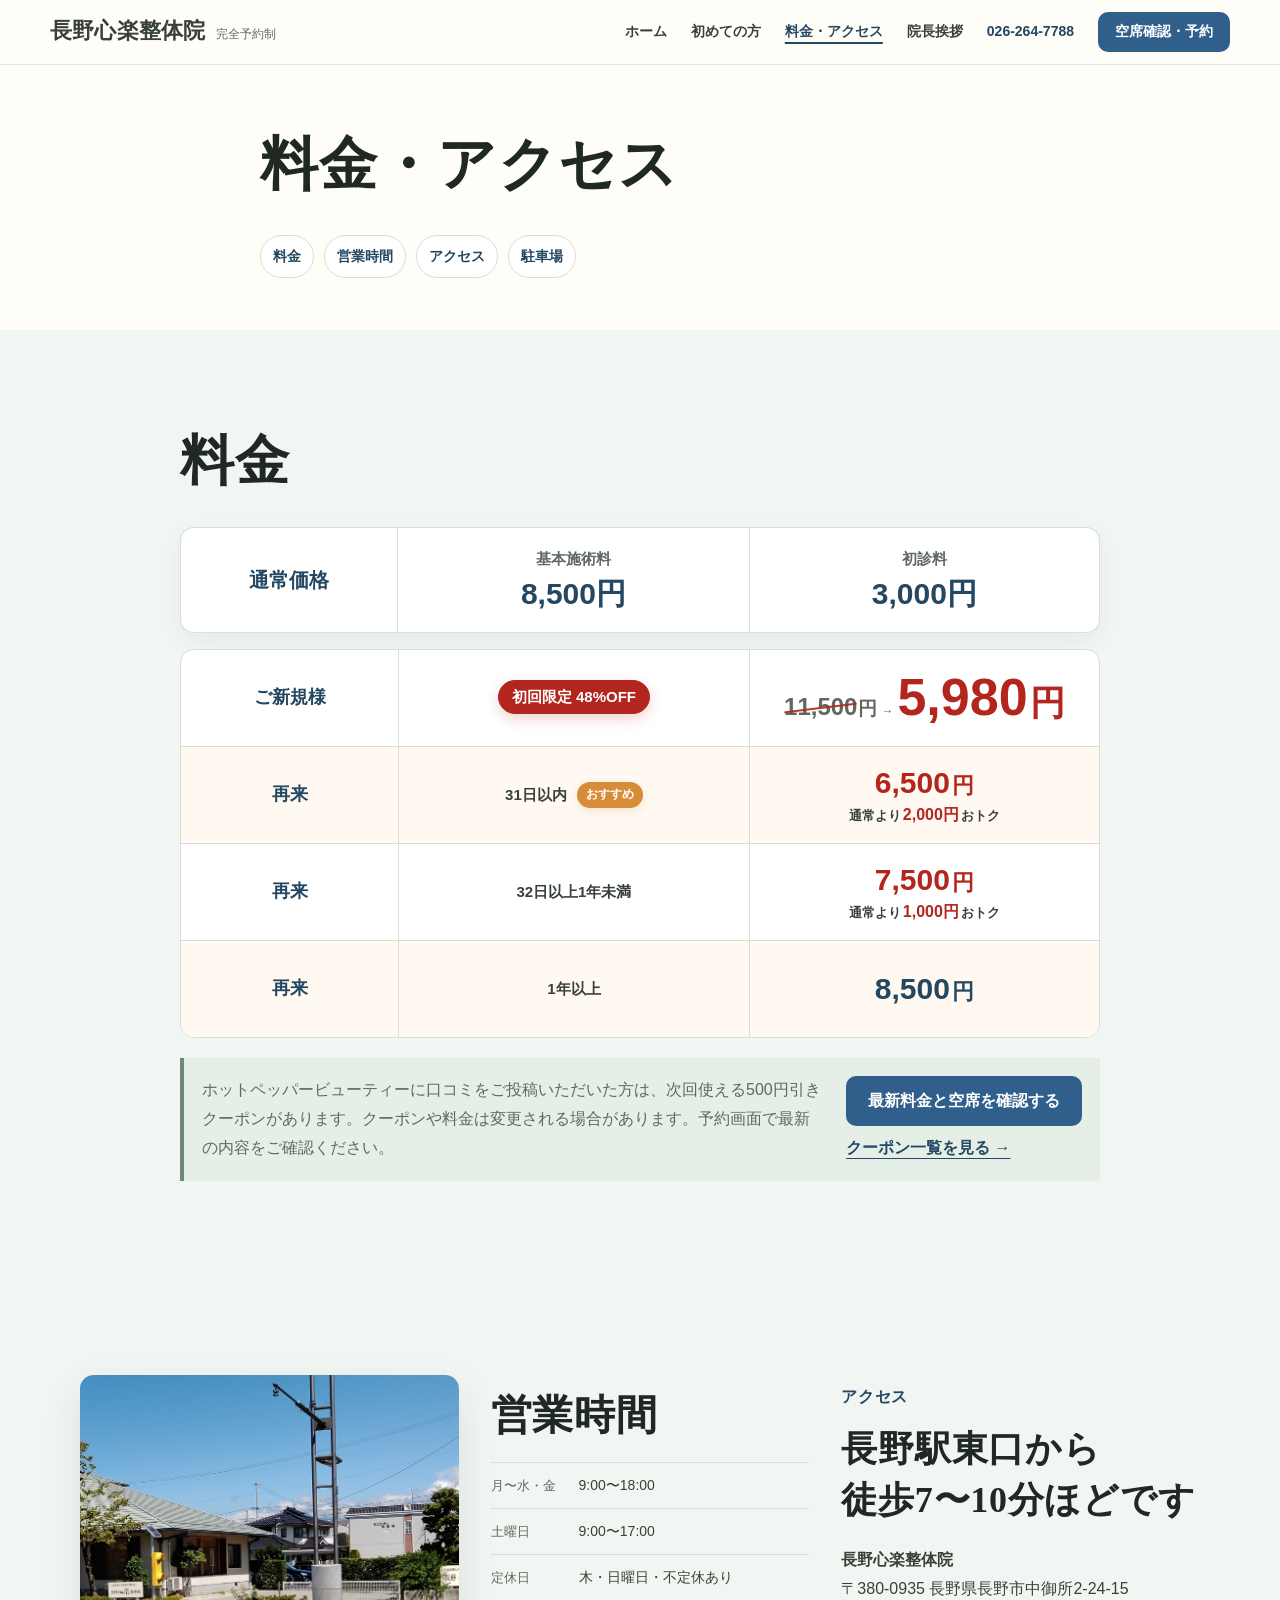
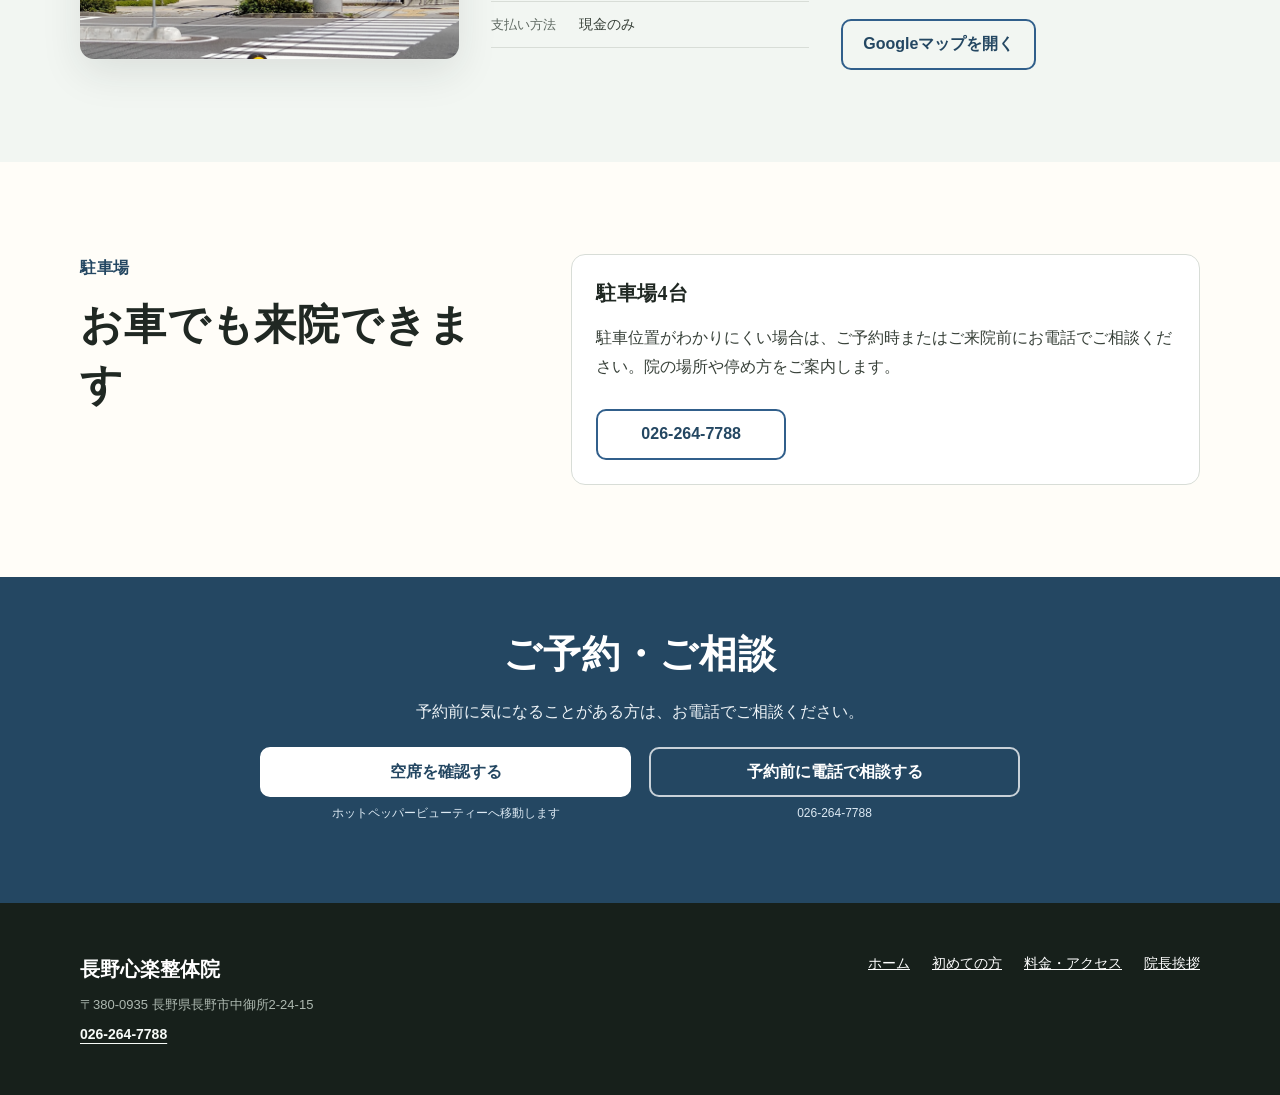
==== commit e0748d4e: "Add files via upload" ====
--- a/access.html
+++ b/access.html
@@ -7,7 +7,7 @@
   <title>料金・アクセス｜長野駅東口近くの整体院 長野心楽整体院</title>
   <meta name="description" content="長野心楽整体院の料金、初回限定価格、営業時間、定休日、駐車場、長野駅東口からのアクセスを掲載。最新料金と空席はホットペッパービューティーで確認できます。">
   <link rel="canonical" href="https://www.ne.jp/asahi/karada/raku-raku/access.html">
-  <link rel="stylesheet" href="assets/css/site.css?v=20260630homeprice07">
+  <link rel="stylesheet" href="assets/css/site.css?v=20260630finalcta02">
   <script type="application/ld+json">
   {
     "@context": "https://schema.org",
@@ -227,7 +227,7 @@
     <section class="final-cta compact-final-cta" aria-labelledby="final-cta-title">
       <div class="container narrow">
         <h2 class="compact-final-title" id="final-cta-title">ご予約・ご相談</h2>
-        <p>ネット予約では、最新の料金と空席を確認できます。<br class="final-cta-break">予約前に気になることがある方は、お電話でご相談ください。</p>
+        <p>予約前に気になることがある方は、<br class="final-cta-mobile-break">お電話でご相談ください。</p>
         <div class="final-actions">
           <div><a class="button button-light" href="https://beauty.hotpepper.jp/CSP/kr/reserve/?storeId=H000488966" target="_blank" rel="noopener noreferrer">空席を確認する</a><span>ホットペッパービューティーへ移動します</span></div>
           <div><a class="button button-ghost" href="tel:0262647788">予約前に電話で相談する</a><span>026-264-7788</span></div>
--- a/assets/css/site.css
+++ b/assets/css/site.css
@@ -376,10 +376,11 @@
 .final-cta { padding: 76px 0 90px; background: var(--clinic-blue-dark); color: white; text-align: center; }
 .final-cta .eyebrow { color: #dce9f3; }
 .final-cta p { color: #edf3f7; }
-.compact-final-cta { padding-top: 58px; }
-.compact-final-title { margin-bottom: 20px; color: white; font-size: clamp(29px, 7.4vw, 38px); }
+.compact-final-cta { padding-top: 50px; padding-bottom: 78px; }
+.compact-final-title { margin-bottom: 16px; color: white; font-size: clamp(29px, 7.4vw, 38px); }
 .compact-final-cta p { max-width: 620px; margin: 0 auto; }
-.compact-final-cta .final-actions { margin-top: 24px; }
+.final-cta-mobile-break { display: none; }
+.compact-final-cta .final-actions { margin-top: 20px; }
 .final-actions { margin-top: 30px; display: grid; gap: 18px; }
 .final-actions > div { display: grid; gap: 6px; }
 .final-actions span { color: #dce9f3; font-size: 12px; }
@@ -607,6 +608,8 @@
   .mobile-offer-badge { padding-inline: 7px; font-size: 13px; }
   .mobile-offer-price { font-size: 11px; }
   .mobile-offer-price strong { font-size: 15px; }
+  .compact-final-cta p { max-width: 320px; font-size: 15px; line-height: 1.9; }
+  .final-cta-mobile-break { display: block; }
 }
 
 @media (max-width: 360px) {
